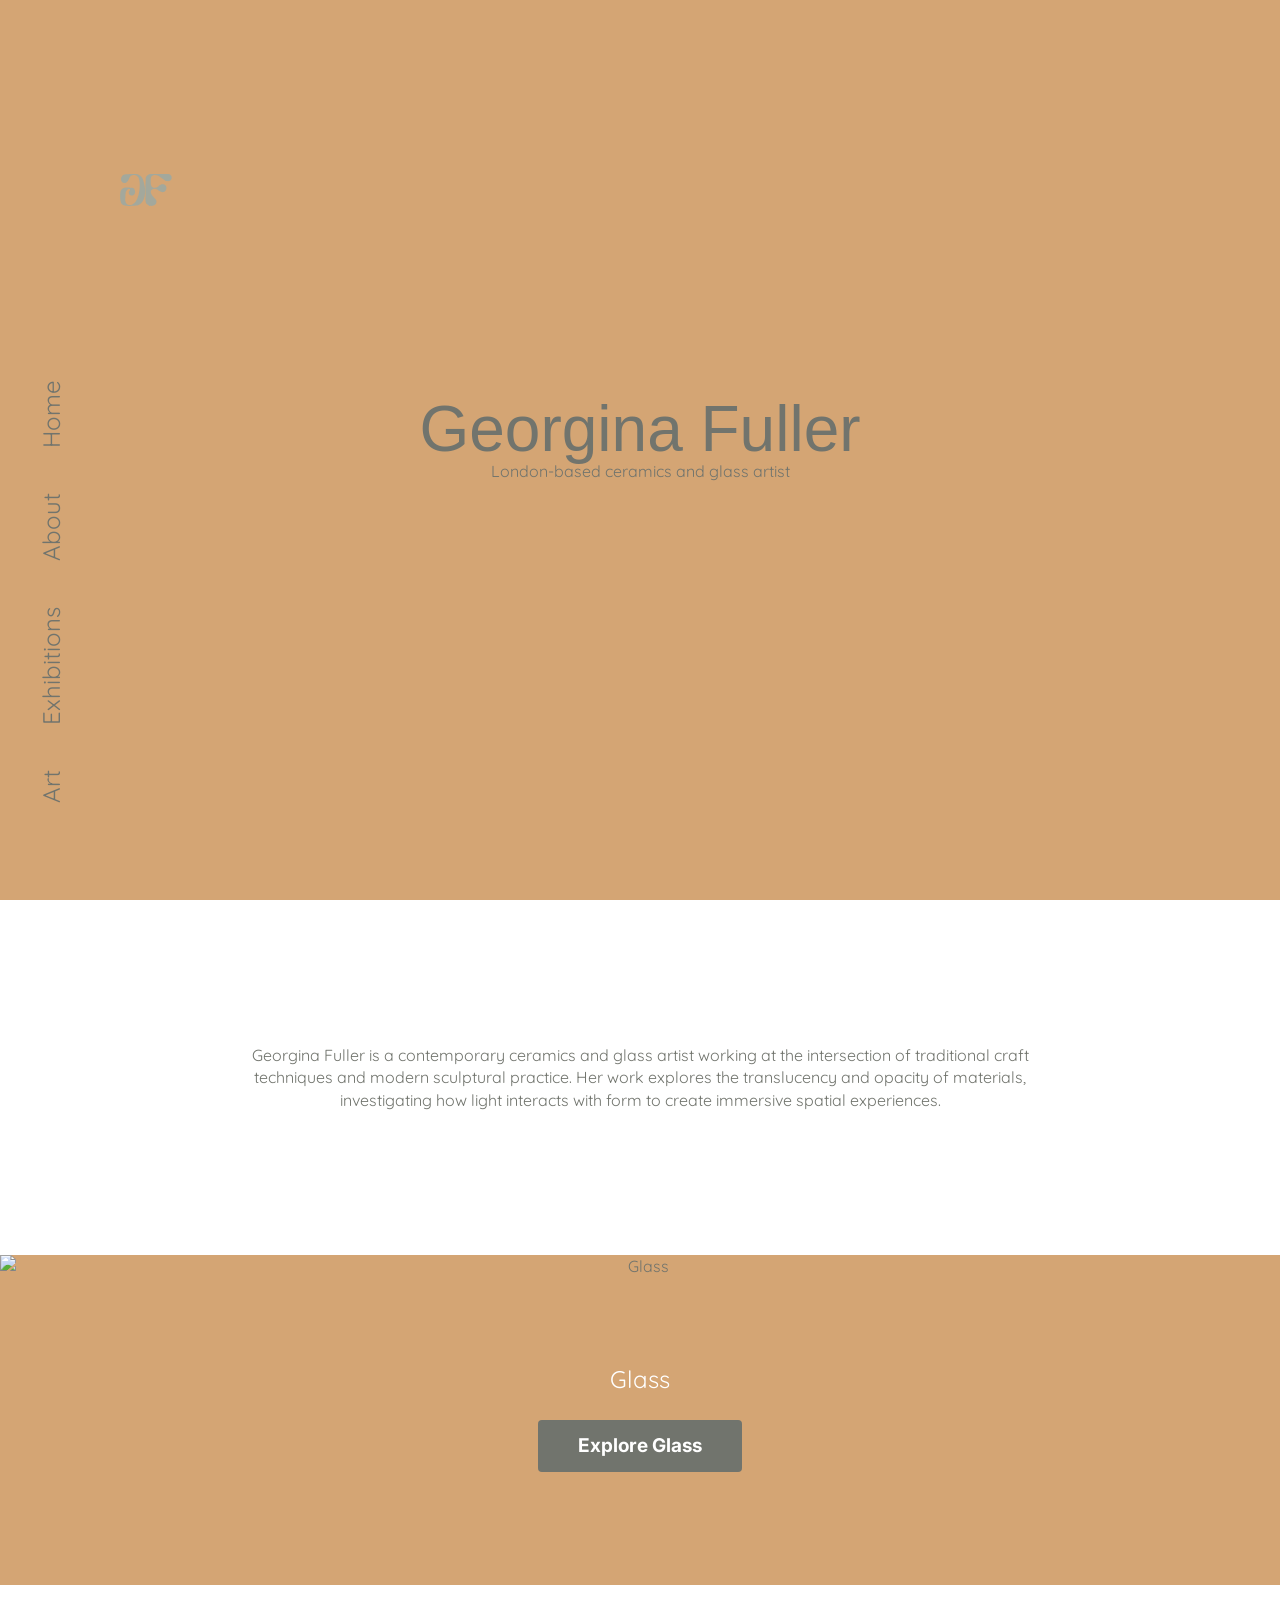
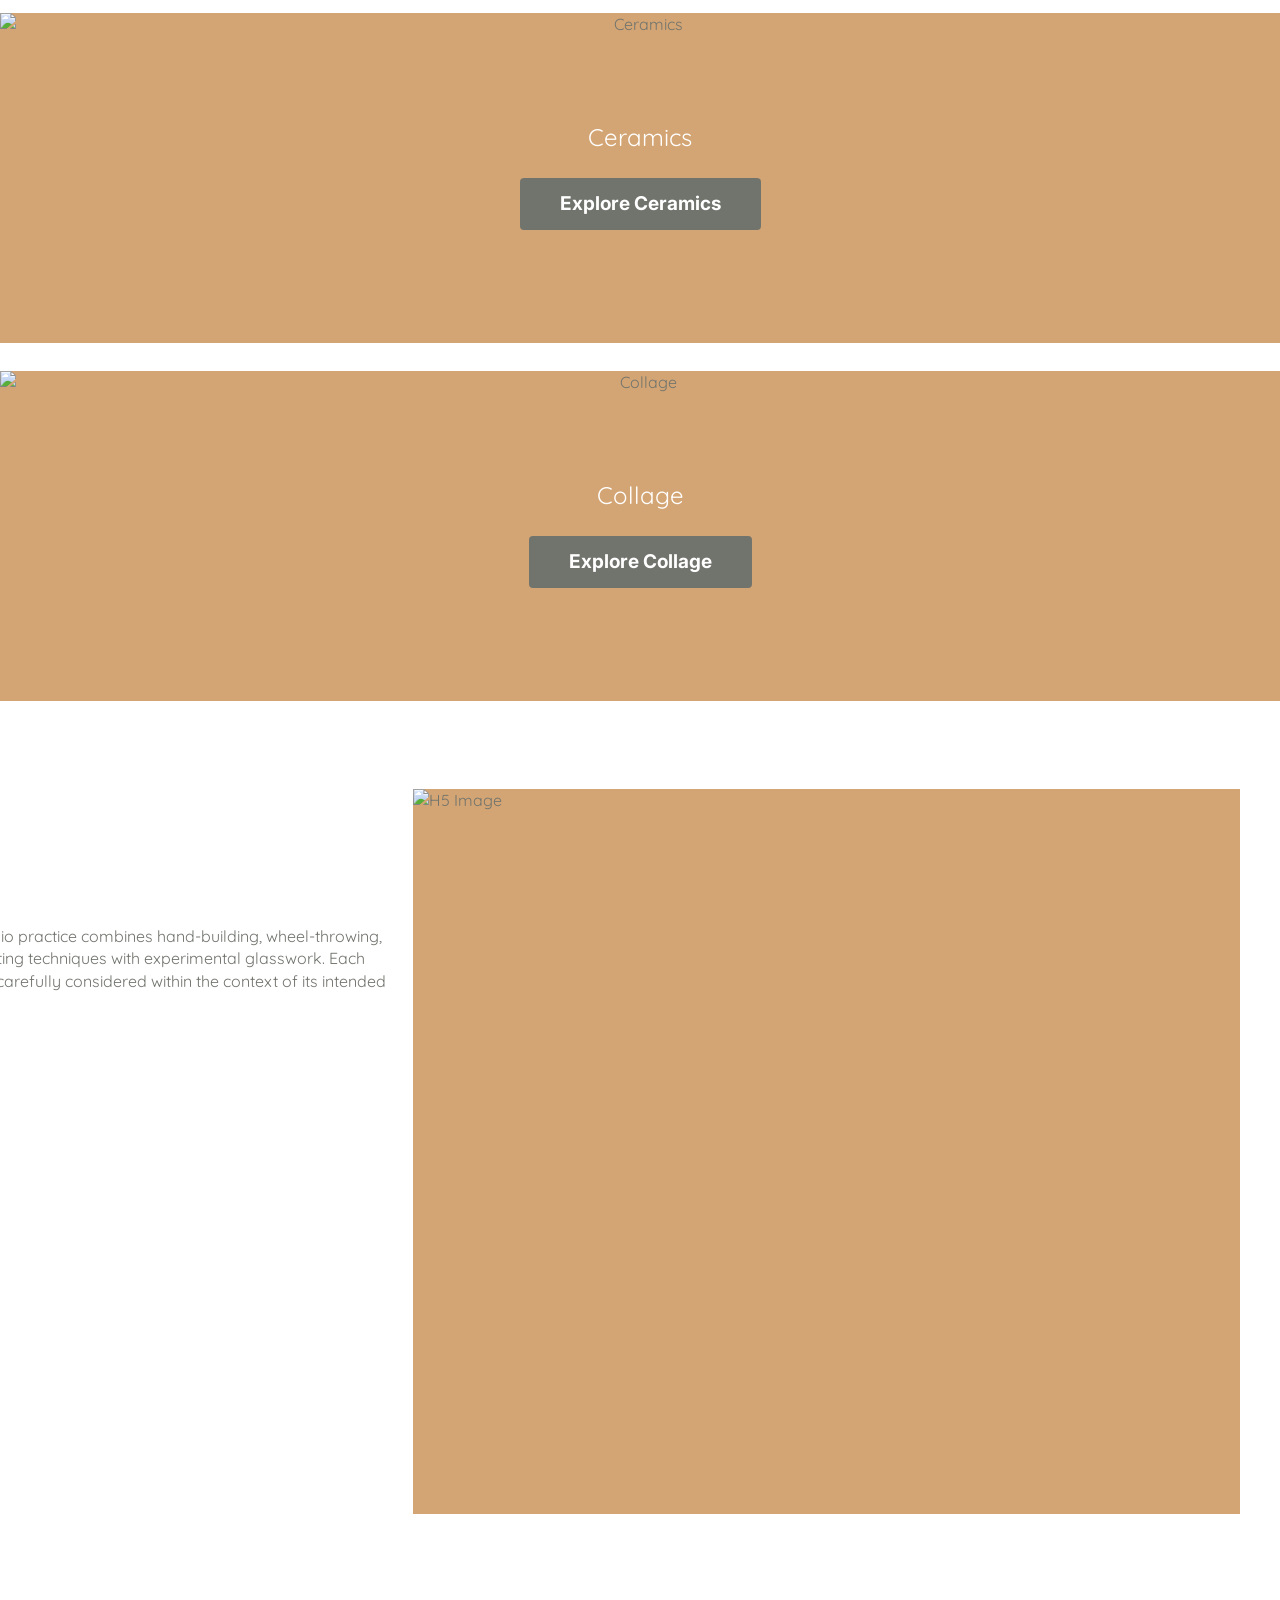
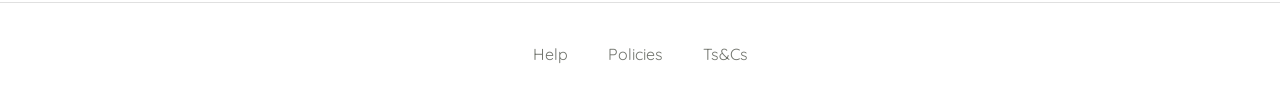
==== index.html @ c690cb47 "Add files via upload" ====
<!DOCTYPE html>
<html lang="en">
<head>
    <meta charset="UTF-8">
    <meta name="viewport" content="width=device-width, initial-scale=1.0">
    <title>Georgina Fuller - Ceramics and Glass Artist</title>
    <link href="https://fonts.googleapis.com/css2?family=Syncopate:wght@400;700&family=Quicksand:wght@400;700&family=Inter:wght@400;700&display=swap" rel="stylesheet">
    <style>
        * {
            margin: 0;
            padding: 0;
            box-sizing: border-box;
        }

        body {
            background-color: #FFFFFF;
            color: #71746D;
            font-family: 'Quicksand', sans-serif;
            font-size: 16px;
            line-height: 140%;
        }

        /* Hero Section - Full Width 100vh */
        .hero-wrapper {
            position: relative;
            width: 100%;
            height: 100vh;
            overflow: hidden;
            z-index: 1;
        }

        .hero-background {
            position: absolute;
            top: 0;
            left: 0;
            width: 100%;
            height: 100%;
            background-color: #D4A574;
            background-size: cover;
            background-position: top left;
            z-index: 1;
        }

        /* Navigation - Fixed overlay on hero */
        nav[role="navigation"] {
            padding: 40px;
            background-color: transparent;
            display: flex;
            align-items: flex-start;
            gap: 60px;
            position: absolute;
            top: 0;
            left: 0;
            z-index: 10;
            width: 100%;
        }

        .nav-container {
            display: flex;
            flex-direction: column;
            gap: 40px;
        }

        .logo {
            width: 100%;
            height: 300px;
            max-width: 7000px;
            overflow: hidden;
        }

        .logo svg {
            width: 100%;
            height: 100%;
        }

        .nav-links {
            list-style: none;
            display: flex;
            flex-direction: column;
            gap: 40px;
        }

        .nav-links a {
            text-decoration: none;
            color: #71746D;
            font-size: 24px;
            font-weight: 400;
            writing-mode: vertical-rl;
            text-orientation: mixed;
            transform: rotate(180deg);
            display: inline-block;
        }

        .nav-links a:hover {
            color: #D4A574;
        }

        /* Header - Centered on hero */
        header[role="banner"] {
            position: absolute;
            top: 0;
            left: 0;
            width: 100%;
            height: 100%;
            display: flex;
            flex-direction: column;
            justify-content: center;
            align-items: center;
            z-index: 5;
        }

        h1 {
            font-family: 'Syncopate', sans-serif;
            font-size: 64px;
            font-weight: 400;
            color: #71746D;
            margin-bottom: 20px;
        }

        header[role="banner"] > p {
            font-family: 'Quicksand', sans-serif;
            font-size: 16px;
            font-weight: 400;
            color: #71746D;
            line-height: 140%;
        }

        /* Spacer between hero and material sections */
        .spacer-section {
            width: 100%;
            height: 355px;
            background-color: #FFFFFF;
            display: flex;
            flex-direction: column;
            justify-content: center;
            align-items: center;
            text-align: center;
            z-index: 2;
            position: relative;
            padding: 0 40px;
        }

        .spacer-section article p {
            max-width: 800px;
            margin: 0 auto;
            font-family: 'Quicksand', sans-serif;
            font-size: 16px;
            font-weight: 400;
            color: #71746D;
            line-height: 140%;
        }

        /* Material Sections */
        .material-sections {
            padding: 0;
            background-color: #FFFFFF;
            display: flex;
            flex-direction: column;
            gap: 28px;
        }

        .material-banner {
            background-color: #D4A574;
            width: 100%;
            height: 330px;
            text-align: center;
            display: flex;
            flex-direction: column;
            justify-content: center;
            align-items: center;
            gap: 30px;
            background-size: cover;
            background-position: center center;
            position: relative;
            overflow: hidden;
        }

        .material-banner h2 {
            font-family: 'Quicksand', sans-serif;
            font-size: 24px;
            font-weight: 400;
            color: #FFFFFF;
        }

        .material-banner h3 {
            font-family: 'Quicksand', sans-serif;
            font-size: 24px;
            font-weight: 400;
            color: #FFFFFF;
        }

        .material-banner img {
            position: absolute;
            top: 0;
            left: 0;
            width: 100%;
            height: 100%;
            object-fit: cover;
            z-index: 1;
        }

        .material-banner-content {
            position: relative;
            z-index: 2;
            display: flex;
            flex-direction: column;
            gap: 30px;
            align-items: center;
        }

        .cta {
            background-color: #71746D;
            color: #FFFFFF;
            padding: 15px 40px;
            text-decoration: none;
            font-family: 'Inter', sans-serif;
            font-size: 19px;
            font-weight: 700;
            border-radius: 4px;
            display: inline-block;
            transition: background-color 0.3s ease;
        }

        .cta:hover {
            background-color: #5a5d59;
        }

        /* Gap Section after Banner 3 */
        .gap-section {
            width: 100%;
            height: 901px;
            background-color: #FFFFFF;
            display: flex;
            flex-direction: column;
            justify-content: center;
            align-items: center;
            z-index: 2;
            position: relative;
            overflow: visible;
        }

        .gap-section-wrapper {
            position: relative;
            width: 827px;
            height: 725px;
            margin-left: auto;
            margin-right: 40px;
        }

        .gap-section-image {
            width: 100%;
            height: 100%;
            background-color: #D4A574;
            position: relative;
        }

        .gap-section-image img {
            width: 100%;
            height: 100%;
            object-fit: cover;
        }

        .gap-section-text {
            width: 495px;
            height: 164px;
            background-color: #FFFFFF;
            padding: 20px;
            position: absolute;
            top: 116px;
            left: -495px;
            z-index: 3;
        }

        .gap-section-text p {
            font-family: 'Quicksand', sans-serif;
            font-size: 16px;
            font-weight: 400;
            color: #71746D;
            line-height: 140%;
            margin: 0;
        }

        /* Footer */
        footer[role="contentinfo"] {
            background-color: #FFFFFF;
            padding: 40px;
            border-top: 1px solid #E0E0E0;
        }

        footer nav ul {
            list-style: none;
            display: flex;
            gap: 40px;
            justify-content: center;
        }

        footer nav a {
            text-decoration: none;
            color: #71746D;
            font-family: 'Quicksand', sans-serif;
            font-size: 16px;
            font-weight: 400;
            transition: color 0.3s ease;
        }

        footer nav a:hover {
            color: #D4A574;
        }

        /* Responsive */
        @media (max-width: 768px) {
            h1 {
                font-size: 48px;
            }

            nav[role="navigation"] {
                flex-direction: column;
                gap: 20px;
            }

            .logo {
                width: 100%;
                height: 150px;
            }

            .nav-links {
                flex-direction: row;
                gap: 20px;
            }

            .nav-links a {
                writing-mode: horizontal-tb;
                transform: none;
            }

            .gap-section {
                align-items: center;
            }

            .gap-section-wrapper {
                width: 100%;
                margin-left: 0;
                margin-right: 0;
            }

            .gap-section-image {
                width: 100%;
                height: auto;
                aspect-ratio: 827 / 725;
            }

            .gap-section-text {
                position: static;
                width: 100%;
                left: auto;
                margin-top: -82px;
                margin-bottom: 20px;
            }

            footer nav ul {
                flex-direction: column;
                gap: 15px;
                text-align: center;
            }
        }
    </style>
</head>
<body>
    <!-- Hero Section -->
    <div class="hero-wrapper">
        <div class="hero-background"></div>
        
        <!-- Navigation overlay on hero -->
        <nav role="navigation" aria-label="Main navigation">
            <div class="nav-container">
                <div class="logo">
                    <svg id="Layer_1" data-name="Layer 1" xmlns="http://www.w3.org/2000/svg" version="1.1" viewBox="0 0 595.28 841.89">
                        <defs>
                            <style>
                                .cls-1 {
                                    fill: #a3a89c;
                                    stroke-width: 0px;
                                }
                            </style>
                        </defs>
                        <path class="cls-1" d="M275.84,377.51c.98.42,4.94,2.22,8.58,6.44,3.3,3.83,4.59,7.64,6.3,12.87,1.03,3.16,2.42,8.08,3.31,15.09.94,7.41,1.98,15.59-.21,25.64-1.01,4.62-2.31,10.33-6.51,16.2-1.77,2.48-5.68,7.8-12.4,10.32-1.44.54-2.61.8-11.16,1.22-15.31.75-19.1.26-20.87,0-6.61-.98-10.26-1.58-13.12-4.88-2.27-2.62-2.94-5.68-3.93-10.21-.97-4.45-.96-7.7-.93-13.67.04-8.6,1-11.28,1.34-12.18.66-1.74,1.8-4.62,4.55-6.88,2.32-1.91,4.69-2.47,6.41-2.89,1.7-.41,3.6-.42,7.34-.44,1.57,0,2.93,0,8.89.22,6.2.22,6.99.29,8.16,1,2.67,1.62,3.77,4.45,4.19,5.53.4,1.02,2.9,7.47-.88,12.22-2.45,3.08-6.89,4.63-10.64,2.89-2.52-1.17-5.02-3.97-5.13-7.45-.02-.48-.09-4.05,1.96-5.73.68-.56,1.37-.72,1.63-1.52.32-.98-.22-2.3-1.04-2.94-1.46-1.14-3.67-.08-4.55.33-3.1,1.48-4.6,4.49-5.27,5.88-1.21,2.51-1.49,4.65-1.89,8-.28,2.3-.21,3-.38,8-.28,8.52-.6,10.2.31,13.3.45,1.54.95,3.2,2.27,4.88,2.8,3.56,6.91,4.16,8.06,4.33,7.01,1.03,12.75-4.16,14.78-5.99,5.79-5.23,7.87-11.49,10.54-19.53,3.2-9.65,3.79-17.45,4.24-23.42.25-3.27.61-10.04-.62-18.42-1.05-7.12-2.37-9.38-3.41-10.76-4.03-5.33-10.21-5.89-11.18-5.96-1.28-.09-6.25-.46-10.11,2.97-1.92,1.71-3.09,3.94-4.04,5.76-1.38,2.64-1.2,3.31-2.26,5.45-.83,1.66-2.76,5.56-6.51,7.32-2.92,1.38-7.59,1.78-10.95-1.22-4.03-3.6-3.82-10.02-2.27-13.98,1.99-5.08,6.54-7.06,8.16-7.77,2.5-1.09,3.85-.92,11.37-1.11,9.74-.25,9.11-.58,14.43-.49,6.79.12,10.25.21,13.46,1.6Z"/>
                        <path class="cls-1" d="M305.18,377.6c-1.19.55-5.3,2.5-7.49,6.87-.94,1.88-1.04,3.23-1.27,9.39-.42,10.96-.48,15.13-.48,15.13-.16,11.43-.17,11.27-.16,11.78.16,8.28.8,9.38.64,15.92-.13,5.32-.58,5.25-.48,9.55.14,6.15.28,9.92,2.87,13.21,2.14,2.72,4.91,3.8,7.01,4.62,1.87.73,7.05,2.74,12.74.64,1.56-.58,5.24-1.94,7.16-5.73,1.87-3.69.94-7.4.64-8.44-1.01-3.43-2.82-3.79-8.28-10.35-3.94-4.74-4.97-6.92-5.41-7.96-1.19-2.77-2.45-5.71-1.27-8.76,1.37-3.54,5.14-4.87,6.21-5.25,4.22-1.5,8.06-.12,9.71.48,3.66,1.32,3.51,2.6,8.12,5.09,3.99,2.16,7.28,3.94,10.99,3.03,4.42-1.08,6.61-5.3,7.01-6.05.54-1.04,2.49-4.79.96-9.08-1.81-5.03-6.89-6.52-7.48-6.69-4.88-1.34-9.01,1.23-10.35,2.07-1.86,1.16-1.53,1.55-3.98,3.34-2.45,1.8-5.08,3.72-8.76,4.14-.81.09-6.42.65-9.87-3.03-1.18-1.26-1.71-2.59-2.15-3.69-.89-2.25-.95-3.98-1.04-7.62-.22-9.18-.15-11.06.59-13.72.49-1.75.74-2.64,1.49-3.69,2.75-3.87,8.06-4.18,9.23-4.24,3.71-.21,6.44,1.02,9.71,2.55,2.35,1.1,3.98,2.12,10.35,6.69,8.43,6.05,9.97,7.41,13.37,8.12,1.98.41,5.55,1.16,8.92-.8,3.47-2.01,5.98-6.47,5.09-10.83-.82-4.06-4.21-6.17-4.99-6.65-3.27-2.04-6.44-1.77-11.34-1.57-6.19.24-12.38,0-18.58.08-11.18.13-16.76.19-17.16.19-5.98-.12-8.69-.38-12.25,1.25Z"/>
                    </svg>
                </div>
                <ul class="nav-links">
                    <li><a href="#home">Home</a></li>
                    <li><a href="#about">About</a></li>
                    <li><a href="#exhibitions">Exhibitions</a></li>
                    <li><a href="#art">Art</a></li>
                </ul>
            </div>
        </nav>

        <!-- Header overlay on hero -->
        <header role="banner">
            <h1>Georgina Fuller</h1>
            <p>London-based ceramics and glass artist</p>
        </header>
    </div>

    <!-- Spacer Section with centred text -->
    <section class="spacer-section">
        <article>
            <p>
                Georgina Fuller is a contemporary ceramics and glass artist working at the intersection of traditional craft techniques and modern sculptural practice. Her work explores the translucency and opacity of materials, investigating how light interacts with form to create immersive spatial experiences.
            </p>
        </article>
    </section>

    <!-- Material Sections -->
    <section class="material-sections">
        <!-- Banner 1: H2 Glass + Glass CTA -->
        <div class="material-banner">
            <img src="https://via.placeholder.com/100%/725" alt="Glass">
            <div class="material-banner-content">
                <h2>Glass</h2>
                <a href="#glass" class="cta">Explore Glass</a>
            </div>
        </div>

        <!-- Banner 2: H3 Ceramics + Ceramics CTA -->
        <div class="material-banner">
            <img src="https://via.placeholder.com/100%/725" alt="Ceramics">
            <div class="material-banner-content">
                <h3>Ceramics</h3>
                <a href="#ceramics" class="cta">Explore Ceramics</a>
            </div>
        </div>

        <!-- Banner 3: H3 Collage + Collage CTA -->
        <div class="material-banner">
            <img src="https://via.placeholder.com/100%/725" alt="Collage">
            <div class="material-banner-content">
                <h3>Collage</h3>
                <a href="#collage" class="cta">Explore Collage</a>
            </div>
        </div>
    </section>

    <!-- Gap Section with H5 Image and Text Box Overlay -->
    <section class="gap-section">
        <div class="gap-section-wrapper">
            <div class="gap-section-image">
                <!-- H5 Image placeholder - replace with actual image -->
                <img src="https://via.placeholder.com/827x725" alt="H5 Image">
                <!-- White text box overlaying top 20% of image -->
                <div class="gap-section-text">
                    <p>
                        Her studio practice combines hand-building, wheel-throwing, and casting techniques with experimental glasswork. Each piece is carefully considered within the context of its intended space.
                    </p>
                </div>
            </div>
        </div>
    </section>

    <!-- Footer -->
    <footer role="contentinfo">
        <nav aria-label="Footer navigation">
            <ul>
                <li><a href="#help">Help</a></li>
                <li><a href="#policies">Policies</a></li>
                <li><a href="#terms">Ts&Cs</a></li>
            </ul>
        </nav>
    </footer>
</body>
</html>
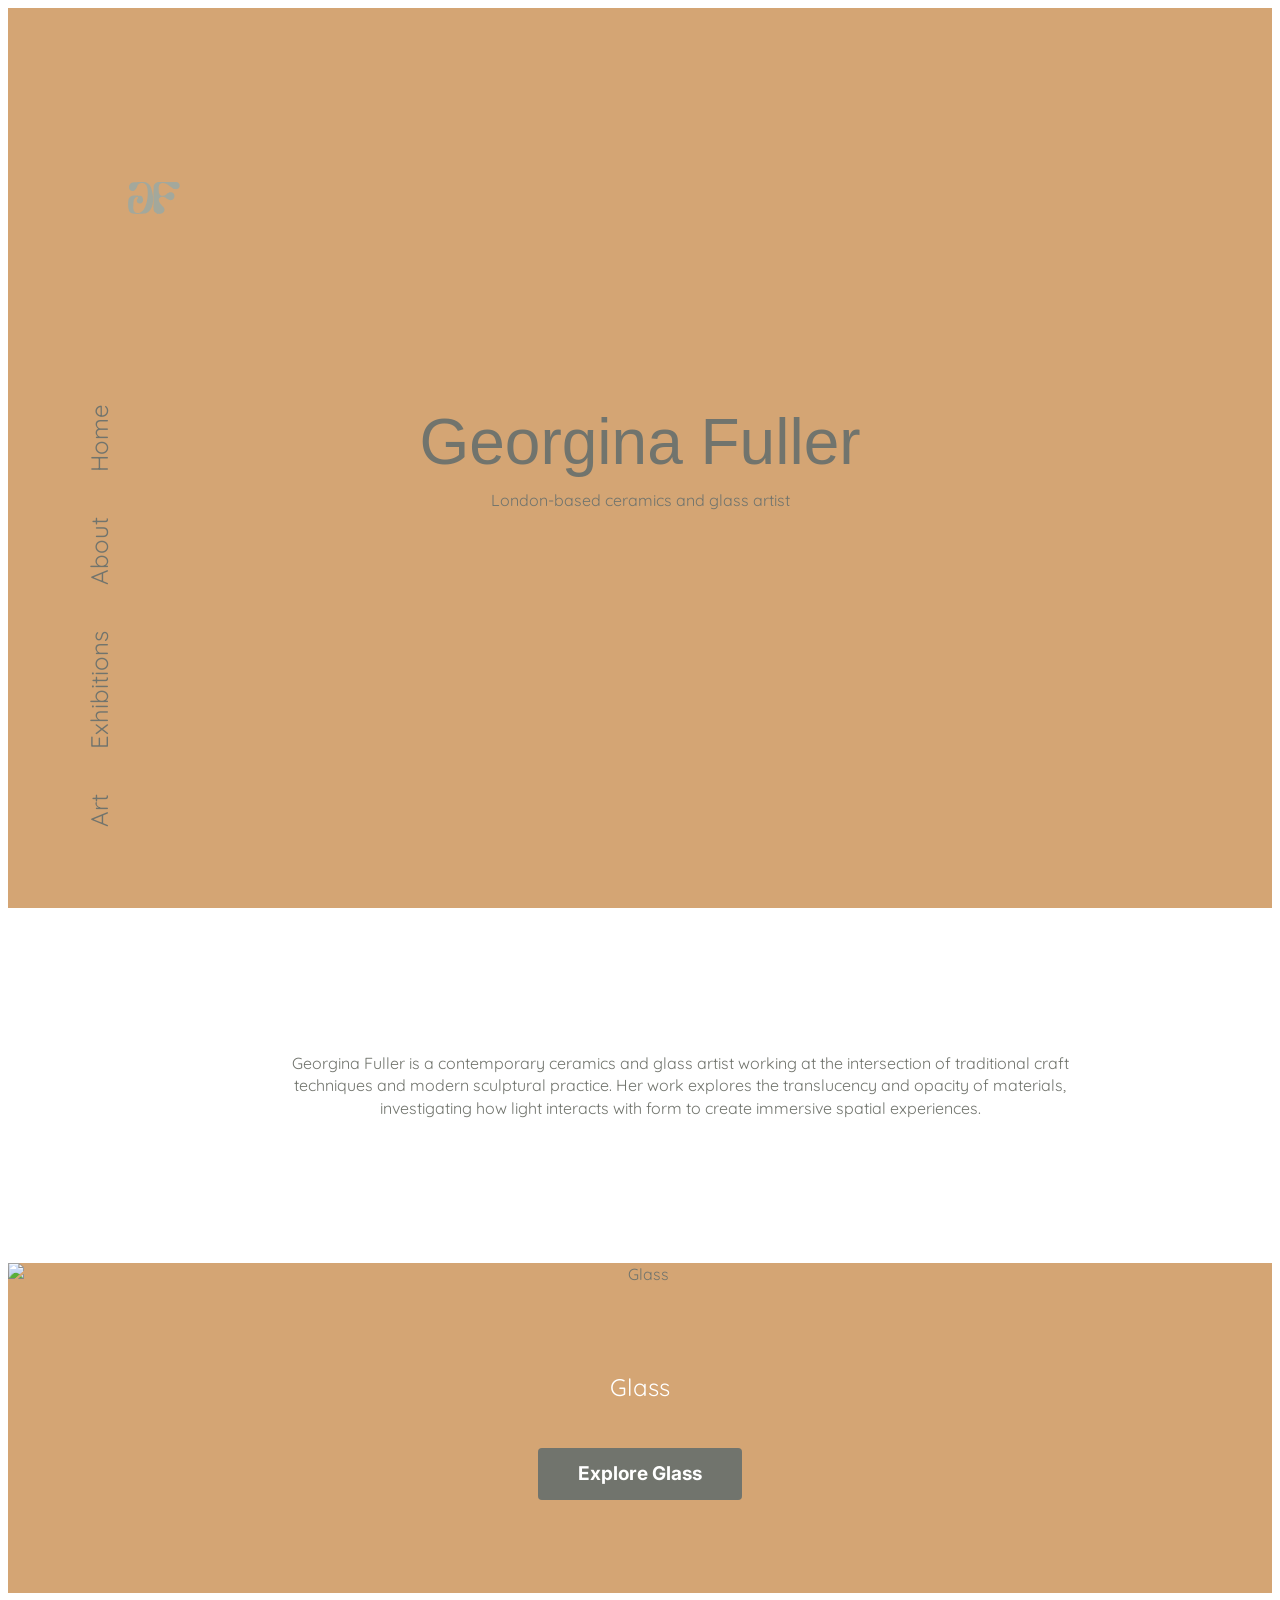
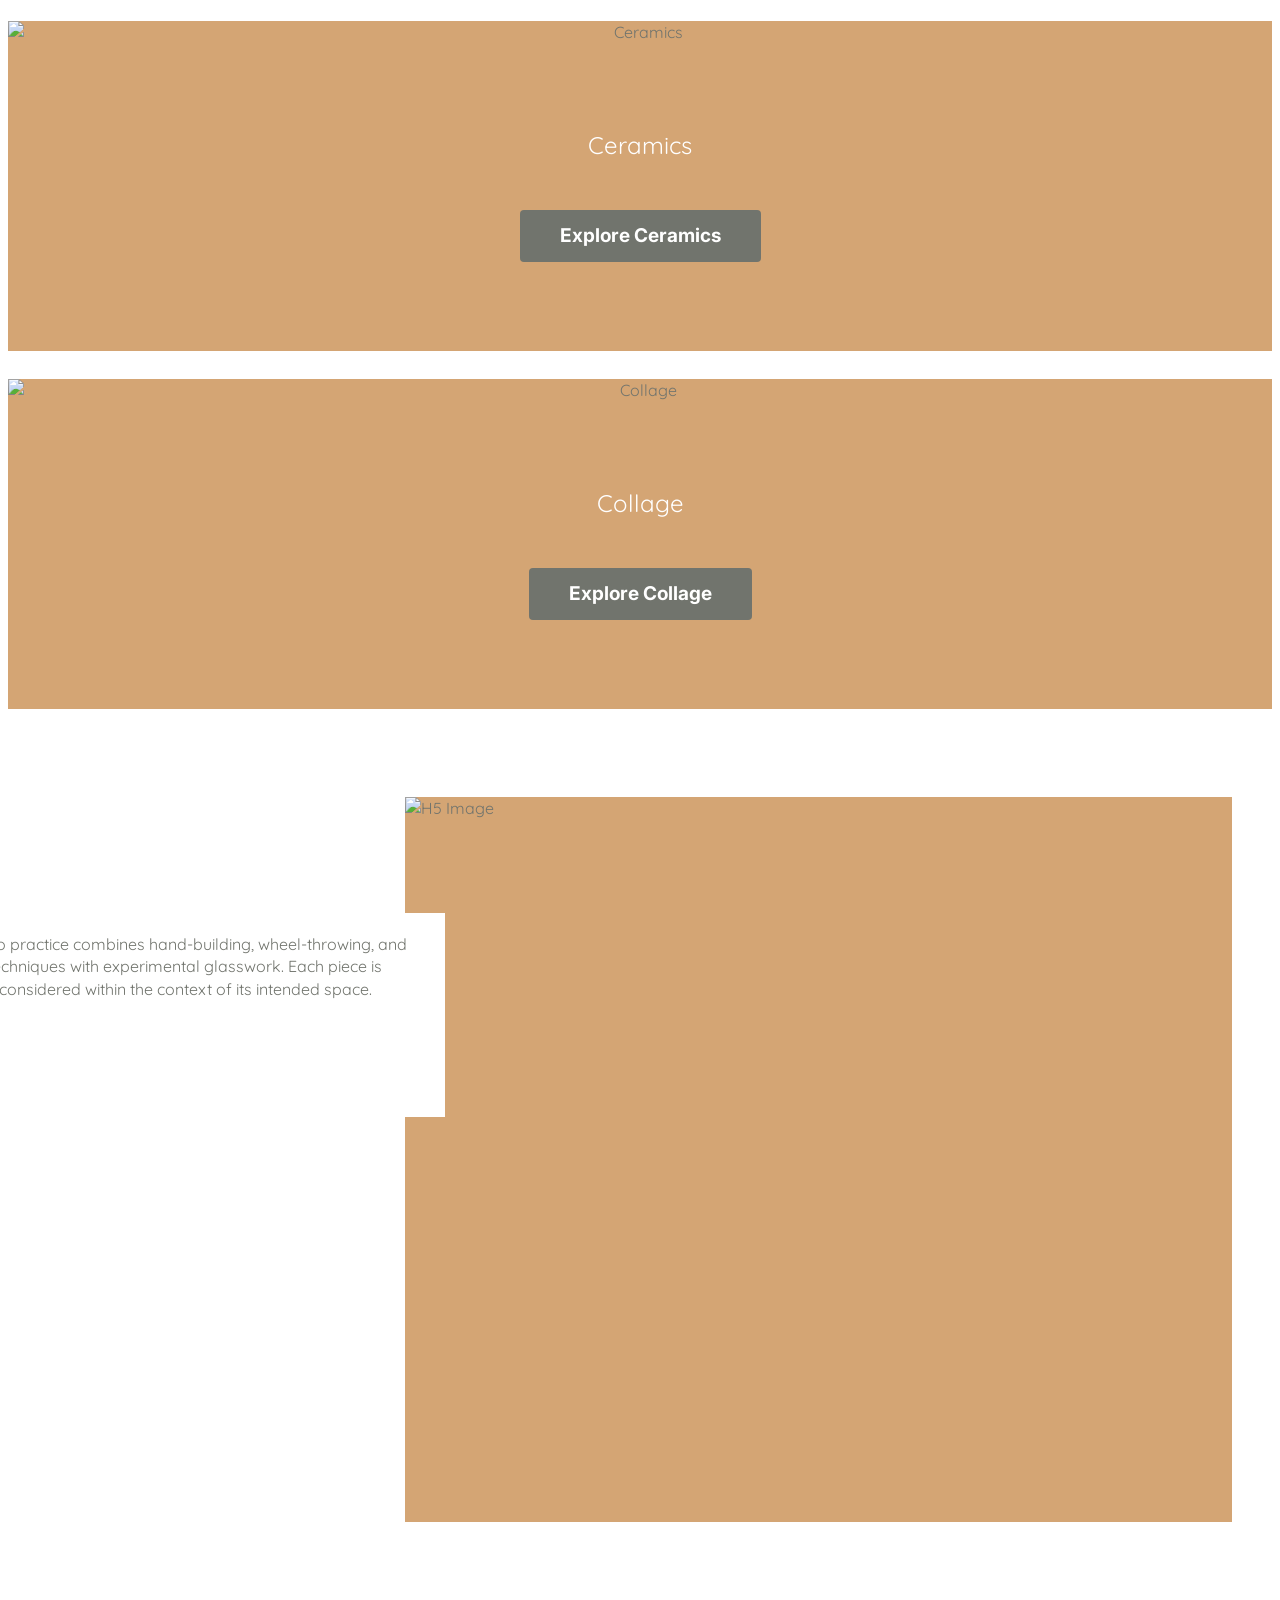
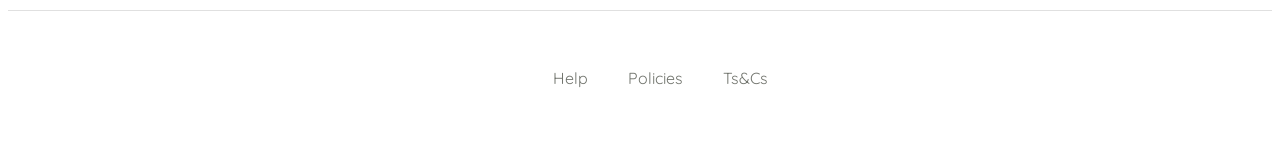
==== commit 8b9f45e8: "Add files via upload" ====
--- a/index.html
+++ b/index.html
@@ -5,365 +5,7 @@
     <meta name="viewport" content="width=device-width, initial-scale=1.0">
     <title>Georgina Fuller - Ceramics and Glass Artist</title>
     <link href="https://fonts.googleapis.com/css2?family=Syncopate:wght@400;700&family=Quicksand:wght@400;700&family=Inter:wght@400;700&display=swap" rel="stylesheet">
-    <style>
-        * {
-            margin: 0;
-            padding: 0;
-            box-sizing: border-box;
-        }
-
-        body {
-            background-color: #FFFFFF;
-            color: #71746D;
-            font-family: 'Quicksand', sans-serif;
-            font-size: 16px;
-            line-height: 140%;
-        }
-
-        /* Hero Section - Full Width 100vh */
-        .hero-wrapper {
-            position: relative;
-            width: 100%;
-            height: 100vh;
-            overflow: hidden;
-            z-index: 1;
-        }
-
-        .hero-background {
-            position: absolute;
-            top: 0;
-            left: 0;
-            width: 100%;
-            height: 100%;
-            background-color: #D4A574;
-            background-size: cover;
-            background-position: top left;
-            z-index: 1;
-        }
-
-        /* Navigation - Fixed overlay on hero */
-        nav[role="navigation"] {
-            padding: 40px;
-            background-color: transparent;
-            display: flex;
-            align-items: flex-start;
-            gap: 60px;
-            position: absolute;
-            top: 0;
-            left: 0;
-            z-index: 10;
-            width: 100%;
-        }
-
-        .nav-container {
-            display: flex;
-            flex-direction: column;
-            gap: 40px;
-        }
-
-        .logo {
-            width: 100%;
-            height: 300px;
-            max-width: 7000px;
-            overflow: hidden;
-        }
-
-        .logo svg {
-            width: 100%;
-            height: 100%;
-        }
-
-        .nav-links {
-            list-style: none;
-            display: flex;
-            flex-direction: column;
-            gap: 40px;
-        }
-
-        .nav-links a {
-            text-decoration: none;
-            color: #71746D;
-            font-size: 24px;
-            font-weight: 400;
-            writing-mode: vertical-rl;
-            text-orientation: mixed;
-            transform: rotate(180deg);
-            display: inline-block;
-        }
-
-        .nav-links a:hover {
-            color: #D4A574;
-        }
-
-        /* Header - Centered on hero */
-        header[role="banner"] {
-            position: absolute;
-            top: 0;
-            left: 0;
-            width: 100%;
-            height: 100%;
-            display: flex;
-            flex-direction: column;
-            justify-content: center;
-            align-items: center;
-            z-index: 5;
-        }
-
-        h1 {
-            font-family: 'Syncopate', sans-serif;
-            font-size: 64px;
-            font-weight: 400;
-            color: #71746D;
-            margin-bottom: 20px;
-        }
-
-        header[role="banner"] > p {
-            font-family: 'Quicksand', sans-serif;
-            font-size: 16px;
-            font-weight: 400;
-            color: #71746D;
-            line-height: 140%;
-        }
-
-        /* Spacer between hero and material sections */
-        .spacer-section {
-            width: 100%;
-            height: 355px;
-            background-color: #FFFFFF;
-            display: flex;
-            flex-direction: column;
-            justify-content: center;
-            align-items: center;
-            text-align: center;
-            z-index: 2;
-            position: relative;
-            padding: 0 40px;
-        }
-
-        .spacer-section article p {
-            max-width: 800px;
-            margin: 0 auto;
-            font-family: 'Quicksand', sans-serif;
-            font-size: 16px;
-            font-weight: 400;
-            color: #71746D;
-            line-height: 140%;
-        }
-
-        /* Material Sections */
-        .material-sections {
-            padding: 0;
-            background-color: #FFFFFF;
-            display: flex;
-            flex-direction: column;
-            gap: 28px;
-        }
-
-        .material-banner {
-            background-color: #D4A574;
-            width: 100%;
-            height: 330px;
-            text-align: center;
-            display: flex;
-            flex-direction: column;
-            justify-content: center;
-            align-items: center;
-            gap: 30px;
-            background-size: cover;
-            background-position: center center;
-            position: relative;
-            overflow: hidden;
-        }
-
-        .material-banner h2 {
-            font-family: 'Quicksand', sans-serif;
-            font-size: 24px;
-            font-weight: 400;
-            color: #FFFFFF;
-        }
-
-        .material-banner h3 {
-            font-family: 'Quicksand', sans-serif;
-            font-size: 24px;
-            font-weight: 400;
-            color: #FFFFFF;
-        }
-
-        .material-banner img {
-            position: absolute;
-            top: 0;
-            left: 0;
-            width: 100%;
-            height: 100%;
-            object-fit: cover;
-            z-index: 1;
-        }
-
-        .material-banner-content {
-            position: relative;
-            z-index: 2;
-            display: flex;
-            flex-direction: column;
-            gap: 30px;
-            align-items: center;
-        }
-
-        .cta {
-            background-color: #71746D;
-            color: #FFFFFF;
-            padding: 15px 40px;
-            text-decoration: none;
-            font-family: 'Inter', sans-serif;
-            font-size: 19px;
-            font-weight: 700;
-            border-radius: 4px;
-            display: inline-block;
-            transition: background-color 0.3s ease;
-        }
-
-        .cta:hover {
-            background-color: #5a5d59;
-        }
-
-        /* Gap Section after Banner 3 */
-        .gap-section {
-            width: 100%;
-            height: 901px;
-            background-color: #FFFFFF;
-            display: flex;
-            flex-direction: column;
-            justify-content: center;
-            align-items: center;
-            z-index: 2;
-            position: relative;
-            overflow: visible;
-        }
-
-        .gap-section-wrapper {
-            position: relative;
-            width: 827px;
-            height: 725px;
-            margin-left: auto;
-            margin-right: 40px;
-        }
-
-        .gap-section-image {
-            width: 100%;
-            height: 100%;
-            background-color: #D4A574;
-            position: relative;
-        }
-
-        .gap-section-image img {
-            width: 100%;
-            height: 100%;
-            object-fit: cover;
-        }
-
-        .gap-section-text {
-            width: 495px;
-            height: 164px;
-            background-color: #FFFFFF;
-            padding: 20px;
-            position: absolute;
-            top: 116px;
-            left: -495px;
-            z-index: 3;
-        }
-
-        .gap-section-text p {
-            font-family: 'Quicksand', sans-serif;
-            font-size: 16px;
-            font-weight: 400;
-            color: #71746D;
-            line-height: 140%;
-            margin: 0;
-        }
-
-        /* Footer */
-        footer[role="contentinfo"] {
-            background-color: #FFFFFF;
-            padding: 40px;
-            border-top: 1px solid #E0E0E0;
-        }
-
-        footer nav ul {
-            list-style: none;
-            display: flex;
-            gap: 40px;
-            justify-content: center;
-        }
-
-        footer nav a {
-            text-decoration: none;
-            color: #71746D;
-            font-family: 'Quicksand', sans-serif;
-            font-size: 16px;
-            font-weight: 400;
-            transition: color 0.3s ease;
-        }
-
-        footer nav a:hover {
-            color: #D4A574;
-        }
-
-        /* Responsive */
-        @media (max-width: 768px) {
-            h1 {
-                font-size: 48px;
-            }
-
-            nav[role="navigation"] {
-                flex-direction: column;
-                gap: 20px;
-            }
-
-            .logo {
-                width: 100%;
-                height: 150px;
-            }
-
-            .nav-links {
-                flex-direction: row;
-                gap: 20px;
-            }
-
-            .nav-links a {
-                writing-mode: horizontal-tb;
-                transform: none;
-            }
-
-            .gap-section {
-                align-items: center;
-            }
-
-            .gap-section-wrapper {
-                width: 100%;
-                margin-left: 0;
-                margin-right: 0;
-            }
-
-            .gap-section-image {
-                width: 100%;
-                height: auto;
-                aspect-ratio: 827 / 725;
-            }
-
-            .gap-section-text {
-                position: static;
-                width: 100%;
-                left: auto;
-                margin-top: -82px;
-                margin-bottom: 20px;
-            }
-
-            footer nav ul {
-                flex-direction: column;
-                gap: 15px;
-                text-align: center;
-            }
-        }
-    </style>
+   <link rel="stylesheet" href="styles.css">
 </head>
 <body>
     <!-- Hero Section -->
--- a/styles.css
+++ b/styles.css
@@ -0,0 +1,359 @@
+ <style>
+        * {
+            margin: 0;
+            padding: 0;
+            box-sizing: border-box;
+        }
+
+        body {
+            background-color: #FFFFFF;
+            color: #71746D;
+            font-family: 'Quicksand', sans-serif;
+            font-size: 16px;
+            line-height: 140%;
+        }
+
+        /* Hero Section - Full Width 100vh */
+        .hero-wrapper {
+            position: relative;
+            width: 100%;
+            height: 100vh;
+            overflow: hidden;
+            z-index: 1;
+        }
+
+        .hero-background {
+            position: absolute;
+            top: 0;
+            left: 0;
+            width: 100%;
+            height: 100%;
+            background-color: #D4A574;
+            background-size: cover;
+            background-position: top left;
+            z-index: 1;
+        }
+
+        /* Navigation - Fixed overlay on hero */
+        nav[role="navigation"] {
+            padding: 40px;
+            background-color: transparent;
+            display: flex;
+            align-items: flex-start;
+            gap: 60px;
+            position: absolute;
+            top: 0;
+            left: 0;
+            z-index: 10;
+            width: 100%;
+        }
+
+        .nav-container {
+            display: flex;
+            flex-direction: column;
+            gap: 40px;
+        }
+
+        .logo {
+            width: 100%;
+            height: 300px;
+            max-width: 7000px;
+            overflow: hidden;
+        }
+
+        .logo svg {
+            width: 100%;
+            height: 100%;
+        }
+
+        .nav-links {
+            list-style: none;
+            display: flex;
+            flex-direction: column;
+            gap: 40px;
+        }
+
+        .nav-links a {
+            text-decoration: none;
+            color: #71746D;
+            font-size: 24px;
+            font-weight: 400;
+            writing-mode: vertical-rl;
+            text-orientation: mixed;
+            transform: rotate(180deg);
+            display: inline-block;
+        }
+
+        .nav-links a:hover {
+            color: #D4A574;
+        }
+
+        /* Header - Centered on hero */
+        header[role="banner"] {
+            position: absolute;
+            top: 0;
+            left: 0;
+            width: 100%;
+            height: 100%;
+            display: flex;
+            flex-direction: column;
+            justify-content: center;
+            align-items: center;
+            z-index: 5;
+        }
+
+        h1 {
+            font-family: 'Syncopate', sans-serif;
+            font-size: 64px;
+            font-weight: 400;
+            color: #71746D;
+            margin-bottom: 20px;
+        }
+
+        header[role="banner"] > p {
+            font-family: 'Quicksand', sans-serif;
+            font-size: 16px;
+            font-weight: 400;
+            color: #71746D;
+            line-height: 140%;
+        }
+
+        /* Spacer between hero and material sections */
+        .spacer-section {
+            width: 100%;
+            height: 355px;
+            background-color: #FFFFFF;
+            display: flex;
+            flex-direction: column;
+            justify-content: center;
+            align-items: center;
+            text-align: center;
+            z-index: 2;
+            position: relative;
+            padding: 0 40px;
+        }
+
+        .spacer-section article p {
+            max-width: 800px;
+            margin: 0 auto;
+            font-family: 'Quicksand', sans-serif;
+            font-size: 16px;
+            font-weight: 400;
+            color: #71746D;
+            line-height: 140%;
+        }
+
+        /* Material Sections */
+        .material-sections {
+            padding: 0;
+            background-color: #FFFFFF;
+            display: flex;
+            flex-direction: column;
+            gap: 28px;
+        }
+
+        .material-banner {
+            background-color: #D4A574;
+            width: 100%;
+            height: 330px;
+            text-align: center;
+            display: flex;
+            flex-direction: column;
+            justify-content: center;
+            align-items: center;
+            gap: 30px;
+            background-size: cover;
+            background-position: center center;
+            position: relative;
+            overflow: hidden;
+        }
+
+        .material-banner h2 {
+            font-family: 'Quicksand', sans-serif;
+            font-size: 24px;
+            font-weight: 400;
+            color: #FFFFFF;
+        }
+
+        .material-banner h3 {
+            font-family: 'Quicksand', sans-serif;
+            font-size: 24px;
+            font-weight: 400;
+            color: #FFFFFF;
+        }
+
+        .material-banner img {
+            position: absolute;
+            top: 0;
+            left: 0;
+            width: 100%;
+            height: 100%;
+            object-fit: cover;
+            z-index: 1;
+        }
+
+        .material-banner-content {
+            position: relative;
+            z-index: 2;
+            display: flex;
+            flex-direction: column;
+            gap: 30px;
+            align-items: center;
+        }
+
+        .cta {
+            background-color: #71746D;
+            color: #FFFFFF;
+            padding: 15px 40px;
+            text-decoration: none;
+            font-family: 'Inter', sans-serif;
+            font-size: 19px;
+            font-weight: 700;
+            border-radius: 4px;
+            display: inline-block;
+            transition: background-color 0.3s ease;
+        }
+
+        .cta:hover {
+            background-color: #5a5d59;
+        }
+
+        /* Gap Section after Banner 3 */
+        .gap-section {
+            width: 100%;
+            height: 901px;
+            background-color: #FFFFFF;
+            display: flex;
+            flex-direction: column;
+            justify-content: center;
+            align-items: center;
+            z-index: 2;
+            position: relative;
+            overflow: visible;
+        }
+
+        .gap-section-wrapper {
+            position: relative;
+            width: 827px;
+            height: 725px;
+            margin-left: auto;
+            margin-right: 40px;
+        }
+
+        .gap-section-image {
+            width: 100%;
+            height: 100%;
+            background-color: #D4A574;
+            position: relative;
+        }
+
+        .gap-section-image img {
+            width: 100%;
+            height: 100%;
+            object-fit: cover;
+        }
+
+        .gap-section-text {
+            width: 495px;
+            height: 164px;
+            background-color: #FFFFFF;
+            padding: 20px;
+            position: absolute;
+            top: 116px;
+            left: -495px;
+            z-index: 3;
+        }
+
+        .gap-section-text p {
+            font-family: 'Quicksand', sans-serif;
+            font-size: 16px;
+            font-weight: 400;
+            color: #71746D;
+            line-height: 140%;
+            margin: 0;
+        }
+
+        /* Footer */
+        footer[role="contentinfo"] {
+            background-color: #FFFFFF;
+            padding: 40px;
+            border-top: 1px solid #E0E0E0;
+        }
+
+        footer nav ul {
+            list-style: none;
+            display: flex;
+            gap: 40px;
+            justify-content: center;
+        }
+
+        footer nav a {
+            text-decoration: none;
+            color: #71746D;
+            font-family: 'Quicksand', sans-serif;
+            font-size: 16px;
+            font-weight: 400;
+            transition: color 0.3s ease;
+        }
+
+        footer nav a:hover {
+            color: #D4A574;
+        }
+
+        /* Responsive */
+        @media (max-width: 768px) {
+            h1 {
+                font-size: 48px;
+            }
+
+            nav[role="navigation"] {
+                flex-direction: column;
+                gap: 20px;
+            }
+
+            .logo {
+                width: 100%;
+                height: 150px;
+            }
+
+            .nav-links {
+                flex-direction: row;
+                gap: 20px;
+            }
+
+            .nav-links a {
+                writing-mode: horizontal-tb;
+                transform: none;
+            }
+
+            .gap-section {
+                align-items: center;
+            }
+
+            .gap-section-wrapper {
+                width: 100%;
+                margin-left: 0;
+                margin-right: 0;
+            }
+
+            .gap-section-image {
+                width: 100%;
+                height: auto;
+                aspect-ratio: 827 / 725;
+            }
+
+            .gap-section-text {
+                position: static;
+                width: 100%;
+                left: auto;
+                margin-top: -82px;
+                margin-bottom: 20px;
+            }
+
+            footer nav ul {
+                flex-direction: column;
+                gap: 15px;
+                text-align: center;
+            }
+        }
+    </style>
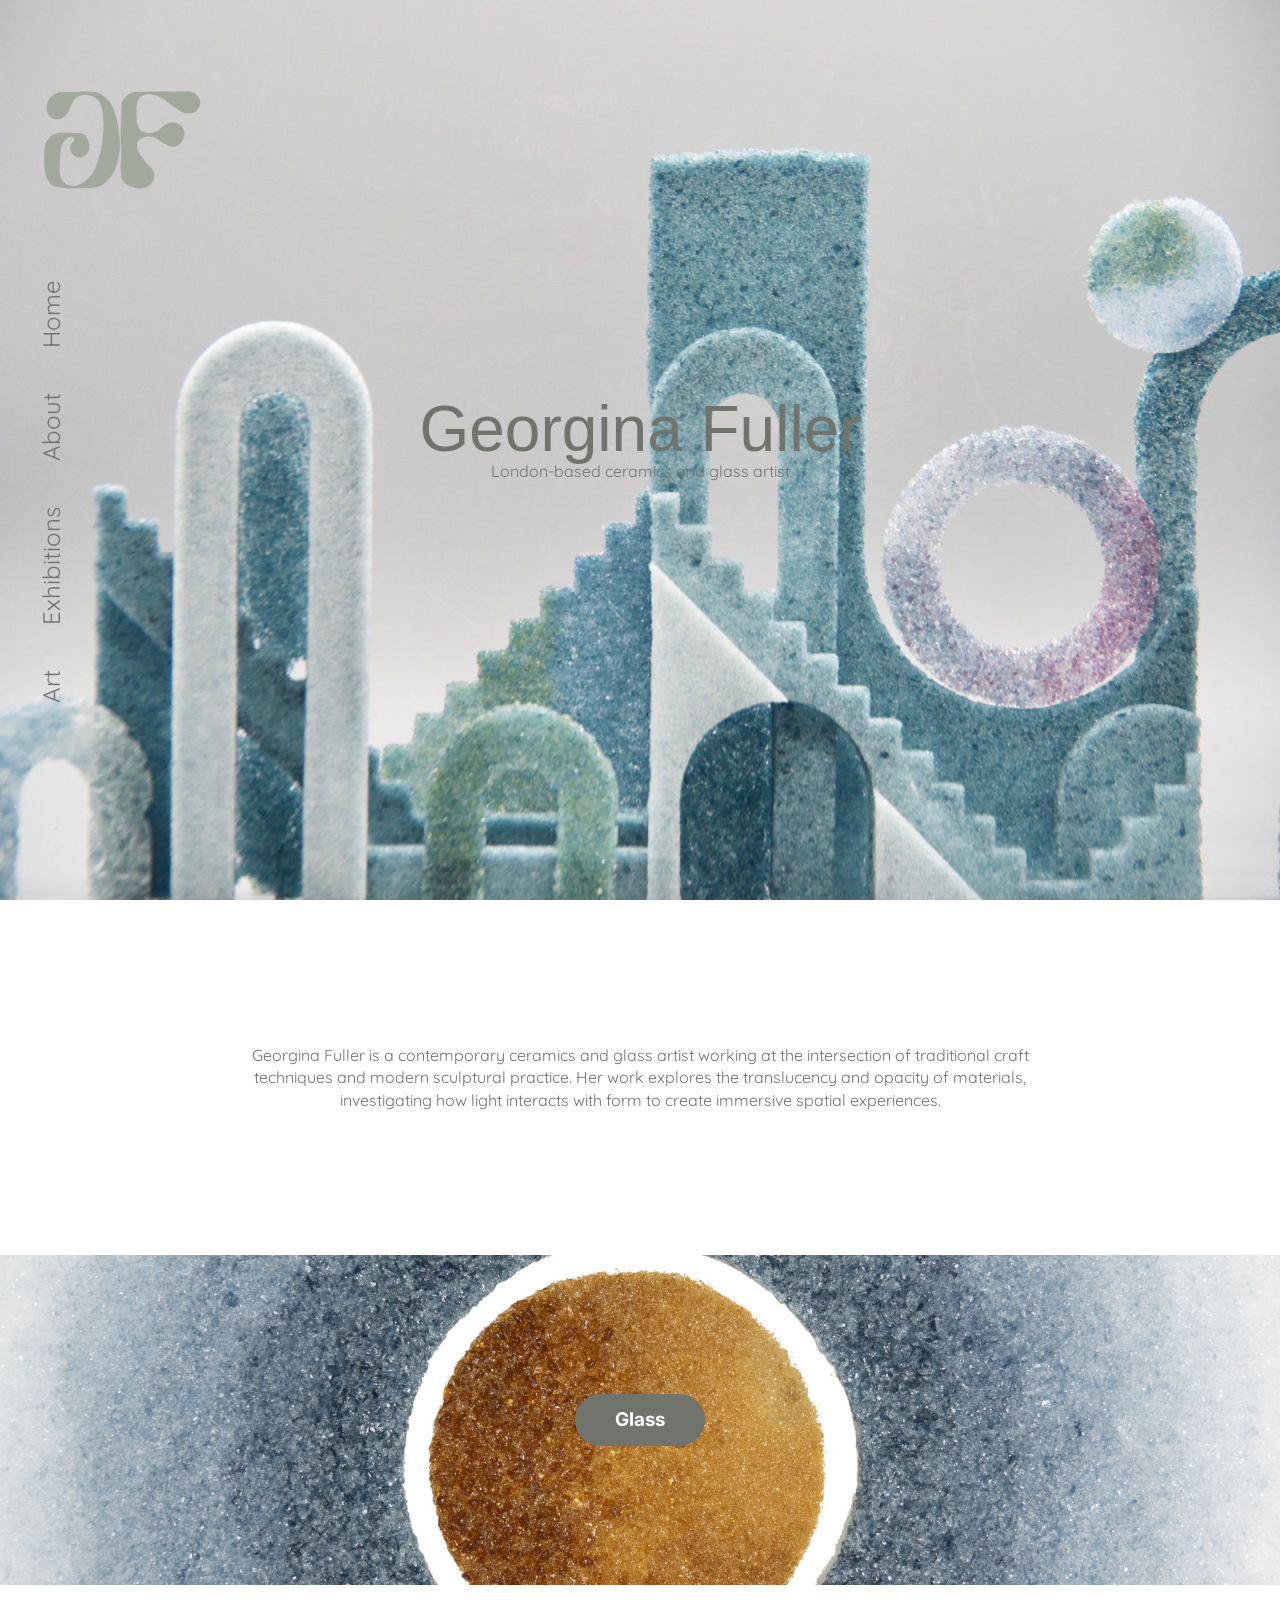
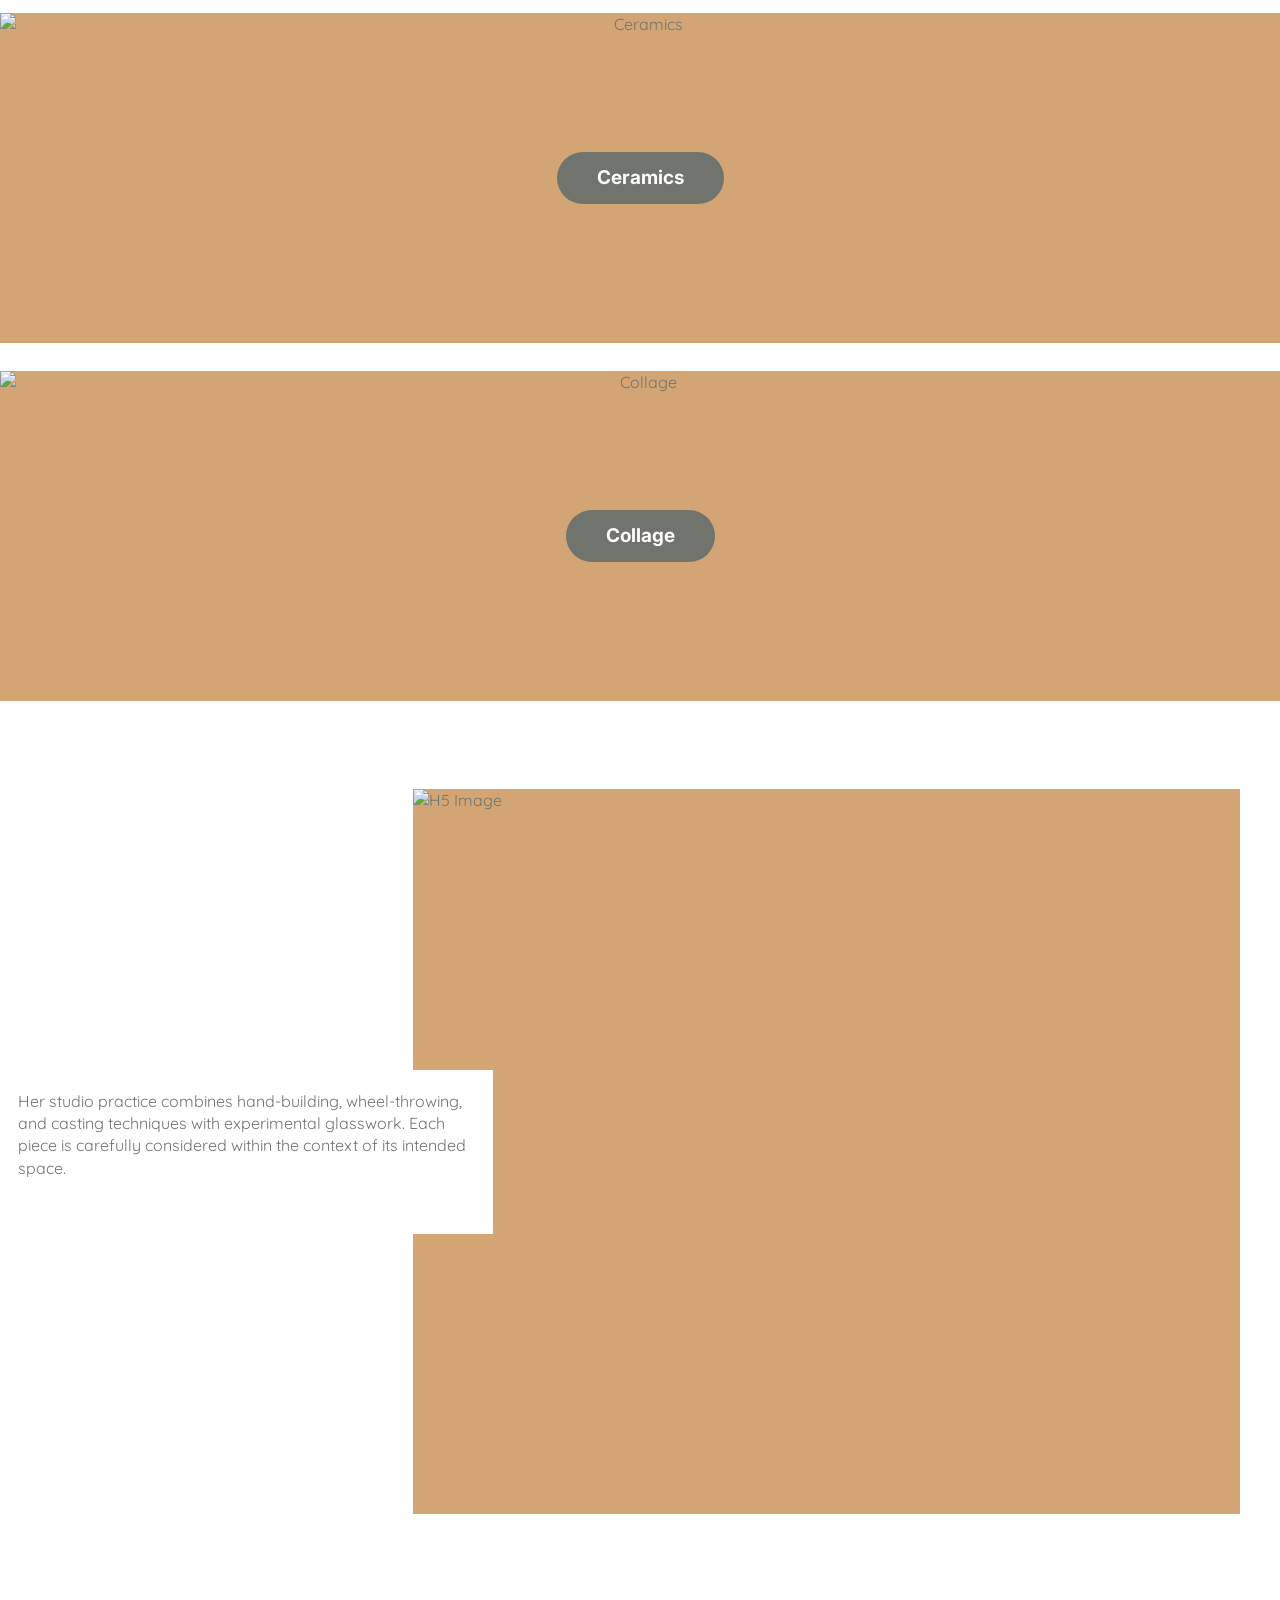
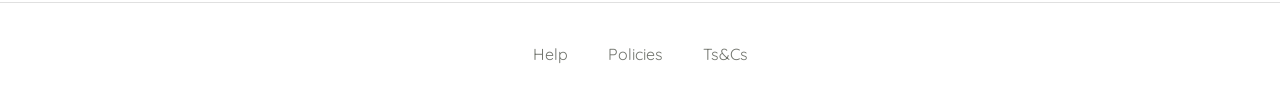
==== commit a40108ea: "Add files via upload" ====
--- a/index.html
+++ b/index.html
@@ -16,18 +16,14 @@
         <nav role="navigation" aria-label="Main navigation">
             <div class="nav-container">
                 <div class="logo">
-                    <svg id="Layer_1" data-name="Layer 1" xmlns="http://www.w3.org/2000/svg" version="1.1" viewBox="0 0 595.28 841.89">
-                        <defs>
-                            <style>
-                                .cls-1 {
-                                    fill: #a3a89c;
-                                    stroke-width: 0px;
-                                }
-                            </style>
-                        </defs>
-                        <path class="cls-1" d="M275.84,377.51c.98.42,4.94,2.22,8.58,6.44,3.3,3.83,4.59,7.64,6.3,12.87,1.03,3.16,2.42,8.08,3.31,15.09.94,7.41,1.98,15.59-.21,25.64-1.01,4.62-2.31,10.33-6.51,16.2-1.77,2.48-5.68,7.8-12.4,10.32-1.44.54-2.61.8-11.16,1.22-15.31.75-19.1.26-20.87,0-6.61-.98-10.26-1.58-13.12-4.88-2.27-2.62-2.94-5.68-3.93-10.21-.97-4.45-.96-7.7-.93-13.67.04-8.6,1-11.28,1.34-12.18.66-1.74,1.8-4.62,4.55-6.88,2.32-1.91,4.69-2.47,6.41-2.89,1.7-.41,3.6-.42,7.34-.44,1.57,0,2.93,0,8.89.22,6.2.22,6.99.29,8.16,1,2.67,1.62,3.77,4.45,4.19,5.53.4,1.02,2.9,7.47-.88,12.22-2.45,3.08-6.89,4.63-10.64,2.89-2.52-1.17-5.02-3.97-5.13-7.45-.02-.48-.09-4.05,1.96-5.73.68-.56,1.37-.72,1.63-1.52.32-.98-.22-2.3-1.04-2.94-1.46-1.14-3.67-.08-4.55.33-3.1,1.48-4.6,4.49-5.27,5.88-1.21,2.51-1.49,4.65-1.89,8-.28,2.3-.21,3-.38,8-.28,8.52-.6,10.2.31,13.3.45,1.54.95,3.2,2.27,4.88,2.8,3.56,6.91,4.16,8.06,4.33,7.01,1.03,12.75-4.16,14.78-5.99,5.79-5.23,7.87-11.49,10.54-19.53,3.2-9.65,3.79-17.45,4.24-23.42.25-3.27.61-10.04-.62-18.42-1.05-7.12-2.37-9.38-3.41-10.76-4.03-5.33-10.21-5.89-11.18-5.96-1.28-.09-6.25-.46-10.11,2.97-1.92,1.71-3.09,3.94-4.04,5.76-1.38,2.64-1.2,3.31-2.26,5.45-.83,1.66-2.76,5.56-6.51,7.32-2.92,1.38-7.59,1.78-10.95-1.22-4.03-3.6-3.82-10.02-2.27-13.98,1.99-5.08,6.54-7.06,8.16-7.77,2.5-1.09,3.85-.92,11.37-1.11,9.74-.25,9.11-.58,14.43-.49,6.79.12,10.25.21,13.46,1.6Z"/>
-                        <path class="cls-1" d="M305.18,377.6c-1.19.55-5.3,2.5-7.49,6.87-.94,1.88-1.04,3.23-1.27,9.39-.42,10.96-.48,15.13-.48,15.13-.16,11.43-.17,11.27-.16,11.78.16,8.28.8,9.38.64,15.92-.13,5.32-.58,5.25-.48,9.55.14,6.15.28,9.92,2.87,13.21,2.14,2.72,4.91,3.8,7.01,4.62,1.87.73,7.05,2.74,12.74.64,1.56-.58,5.24-1.94,7.16-5.73,1.87-3.69.94-7.4.64-8.44-1.01-3.43-2.82-3.79-8.28-10.35-3.94-4.74-4.97-6.92-5.41-7.96-1.19-2.77-2.45-5.71-1.27-8.76,1.37-3.54,5.14-4.87,6.21-5.25,4.22-1.5,8.06-.12,9.71.48,3.66,1.32,3.51,2.6,8.12,5.09,3.99,2.16,7.28,3.94,10.99,3.03,4.42-1.08,6.61-5.3,7.01-6.05.54-1.04,2.49-4.79.96-9.08-1.81-5.03-6.89-6.52-7.48-6.69-4.88-1.34-9.01,1.23-10.35,2.07-1.86,1.16-1.53,1.55-3.98,3.34-2.45,1.8-5.08,3.72-8.76,4.14-.81.09-6.42.65-9.87-3.03-1.18-1.26-1.71-2.59-2.15-3.69-.89-2.25-.95-3.98-1.04-7.62-.22-9.18-.15-11.06.59-13.72.49-1.75.74-2.64,1.49-3.69,2.75-3.87,8.06-4.18,9.23-4.24,3.71-.21,6.44,1.02,9.71,2.55,2.35,1.1,3.98,2.12,10.35,6.69,8.43,6.05,9.97,7.41,13.37,8.12,1.98.41,5.55,1.16,8.92-.8,3.47-2.01,5.98-6.47,5.09-10.83-.82-4.06-4.21-6.17-4.99-6.65-3.27-2.04-6.44-1.77-11.34-1.57-6.19.24-12.38,0-18.58.08-11.18.13-16.76.19-17.16.19-5.98-.12-8.69-.38-12.25,1.25Z"/>
+                   <a class="logo" href="index.html" aria-label="Georgie Fuller — home">
+                    <!-- gf logo mark -->
+                    <svg viewBox="0 0 146.3 89.8" xmlns="http://www.w3.org/2000/svg" aria-hidden="true" fill="#a3a89c">
+                        <path d="M53.1,2.9c1,.4,4.8,2.2,8.3,6.3,3.2,3.7,4.5,7.4,6.1,12.5,1,3.1,2.3,7.8,3.2,14.6.9,7.2,1.9,15.1-.2,24.9-1,4.5-2.2,10-6.3,15.7-1.7,2.4-5.5,7.6-12,10-1.4.5-2.5.8-10.8,1.2-14.9.7-18.5.3-20.3,0-6.4-1-10-1.5-12.7-4.7-2.2-2.5-2.9-5.5-3.8-9.9-.9-4.3-.9-7.5-.9-13.3,0-8.3,1-11,1.3-11.8.6-1.7,1.7-4.5,4.4-6.7,2.3-1.9,4.6-2.4,6.2-2.8,1.7-.4,3.5-.4,7.1-.4,1.5,0,2.8,0,8.6.2,6,.2,6.8.3,7.9,1,2.6,1.6,3.7,4.3,4.1,5.4.4,1,2.8,7.3-.9,11.9-2.4,3-6.7,4.5-10.3,2.8-2.4-1.1-4.9-3.9-5-7.2,0-.5,0-3.9,1.9-5.6.7-.5,1.3-.7,1.6-1.5.3-1-.2-2.2-1-2.9-1.4-1.1-3.6,0-4.4.3-3,1.4-4.5,4.4-5.1,5.7-1.2,2.4-1.4,4.5-1.8,7.8-.3,2.2-.2,2.9-.4,7.8-.3,8.3-.6,9.9.3,12.9.4,1.5.9,3.1,2.2,4.7,2.7,3.5,6.7,4,7.8,4.2,6.8,1,12.4-4,14.3-5.8,5.6-5.1,7.6-11.2,10.2-19,3.1-9.4,3.7-16.9,4.1-22.7.2-3.2.6-9.7-.6-17.9-1-6.9-2.3-9.1-3.3-10.4-3.9-5.2-9.9-5.7-10.9-5.8-1.2,0-6.1-.4-9.8,2.9-1.9,1.7-3,3.8-3.9,5.6-1.3,2.6-1.2,3.2-2.2,5.3-.8,1.6-2.7,5.4-6.3,7.1-2.8,1.3-7.4,1.7-10.6-1.2-3.9-3.5-3.7-9.7-2.2-13.6,1.9-4.9,6.3-6.9,7.9-7.5,2.4-1.1,3.7-.9,11-1.1,9.5-.2,8.8-.6,14-.5,6.6.1,10,.2,13.1,1.6h0Z"/>
+                        <path d="M81.5,2.9c-1.2.5-5.1,2.4-7.3,6.7-.9,1.8-1,3.1-1.2,9.1-.4,10.6-.5,14.7-.5,14.7-.2,11.1-.2,10.9-.2,11.4.2,8,.8,9.1.6,15.5-.1,5.2-.6,5.1-.5,9.3.1,6,.3,9.6,2.8,12.8,2.1,2.6,4.8,3.7,6.8,4.5,1.8.7,6.8,2.7,12.4.6,1.5-.6,5.1-1.9,7-5.6,1.8-3.6.9-7.2.6-8.2-1-3.3-2.7-3.7-8-10-3.8-4.6-4.8-6.7-5.3-7.7-1.2-2.7-2.4-5.5-1.2-8.5,1.3-3.4,5-4.7,6-5.1,4.1-1.5,7.8-.1,9.4.5,3.6,1.3,3.4,2.5,7.9,4.9,3.9,2.1,7.1,3.8,10.7,2.9,4.3-1,6.4-5.1,6.8-5.9.5-1,2.4-4.7.9-8.8-1.8-4.9-6.7-6.3-7.3-6.5-4.7-1.3-8.7,1.2-10,2-1.8,1.1-1.5,1.5-3.9,3.2-2.4,1.7-4.9,3.6-8.5,4-.8,0-6.2.6-9.6-2.9-1.1-1.2-1.7-2.5-2.1-3.6-.9-2.2-.9-3.9-1-7.4-.2-8.9-.1-10.7.6-13.3.5-1.7.7-2.6,1.4-3.6,2.7-3.8,7.8-4.1,9-4.1,3.6-.2,6.3,1,9.4,2.5,2.3,1.1,3.9,2.1,10,6.5,8.2,5.9,9.7,7.2,13,7.9,1.9.4,5.4,1.1,8.7-.8,3.4-2,5.8-6.3,4.9-10.5-.8-3.9-4.1-6-4.8-6.5-3.2-2-6.3-1.7-11-1.5-6,.2-12,0-18,0-10.9.1-16.3.2-16.7.2-5.8-.1-8.4-.4-11.9,1.2h0Z"/>
                     </svg>
+                </a>
+
                 </div>
                 <ul class="nav-links">
                     <li><a href="#home">Home</a></li>
@@ -58,28 +54,28 @@
     <section class="material-sections">
         <!-- Banner 1: H2 Glass + Glass CTA -->
         <div class="material-banner">
-            <img src="https://via.placeholder.com/100%/725" alt="Glass">
+            <img src="https://siennafuller.github.io/Images/glass.jpg" alt="Glass">
             <div class="material-banner-content">
-                <h2>Glass</h2>
-                <a href="#glass" class="cta">Explore Glass</a>
+                
+                <a href="#glass" class="cta">Glass</a>
             </div>
         </div>
 
         <!-- Banner 2: H3 Ceramics + Ceramics CTA -->
         <div class="material-banner">
-            <img src="https://via.placeholder.com/100%/725" alt="Ceramics">
+            <img src="Images/Ceramic.jpg" alt="Ceramics">
             <div class="material-banner-content">
-                <h3>Ceramics</h3>
-                <a href="#ceramics" class="cta">Explore Ceramics</a>
+               
+                <a href="#ceramics" class="cta">Ceramics</a>
             </div>
         </div>
 
         <!-- Banner 3: H3 Collage + Collage CTA -->
         <div class="material-banner">
-            <img src="https://via.placeholder.com/100%/725" alt="Collage">
+            <img src="Images/collage.jpg" alt="Collage">
             <div class="material-banner-content">
-                <h3>Collage</h3>
-                <a href="#collage" class="cta">Explore Collage</a>
+                
+                <a href="#collage" class="cta">Collage</a>
             </div>
         </div>
     </section>
@@ -89,7 +85,7 @@
         <div class="gap-section-wrapper">
             <div class="gap-section-image">
                 <!-- H5 Image placeholder - replace with actual image -->
-                <img src="https://via.placeholder.com/827x725" alt="H5 Image">
+                <img src="Images/Georgie.jpg" alt="H5 Image">
                 <!-- White text box overlaying top 20% of image -->
                 <div class="gap-section-text">
                     <p>
--- a/styles.css
+++ b/styles.css
@@ -1,4 +1,4 @@
- <style>
+
         * {
             margin: 0;
             padding: 0;
@@ -32,6 +32,10 @@
             background-size: cover;
             background-position: top left;
             z-index: 1;
+            background-image: url('https://siennafuller.github.io/Images/H1.jpg') ;
+            background-repeat: no-repeat;
+            background-size: cover;
+            background-position: top left;
         }
 
         /* Navigation - Fixed overlay on hero */
@@ -55,8 +59,8 @@
         }
 
         .logo {
-            width: 100%;
-            height: 300px;
+            width: 50%;
+            height: 200px;
             max-width: 7000px;
             overflow: hidden;
         }
@@ -209,7 +213,7 @@
             font-family: 'Inter', sans-serif;
             font-size: 19px;
             font-weight: 700;
-            border-radius: 4px;
+            border-radius: 28.63px;
             display: inline-block;
             transition: background-color 0.3s ease;
         }
@@ -259,8 +263,8 @@
             background-color: #FFFFFF;
             padding: 20px;
             position: absolute;
-            top: 116px;
-            left: -495px;
+            top: 280.5px;
+            left: -415px;
             z-index: 3;
         }
 
@@ -270,6 +274,7 @@
             font-weight: 400;
             color: #71746D;
             line-height: 140%;
+            text-align: left;
             margin: 0;
         }
 
@@ -356,4 +361,3 @@
                 text-align: center;
             }
         }
-    </style>
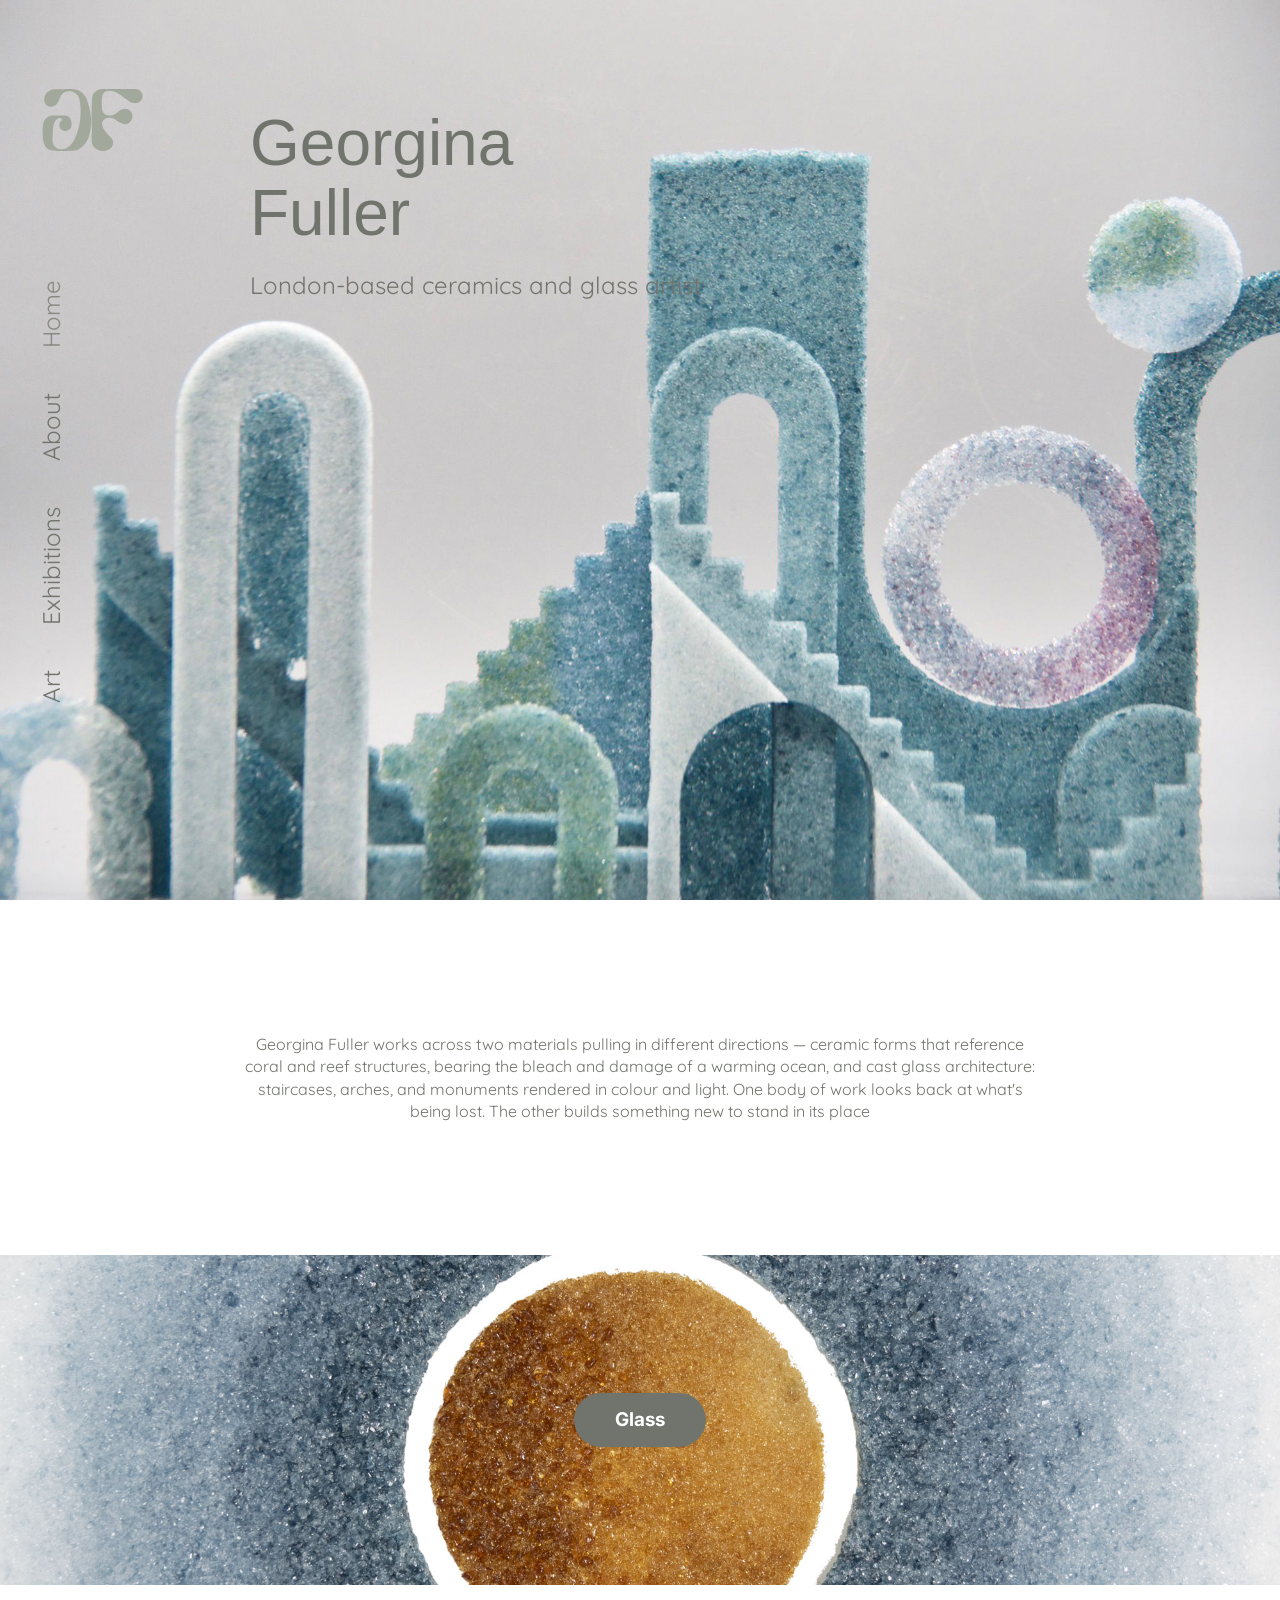
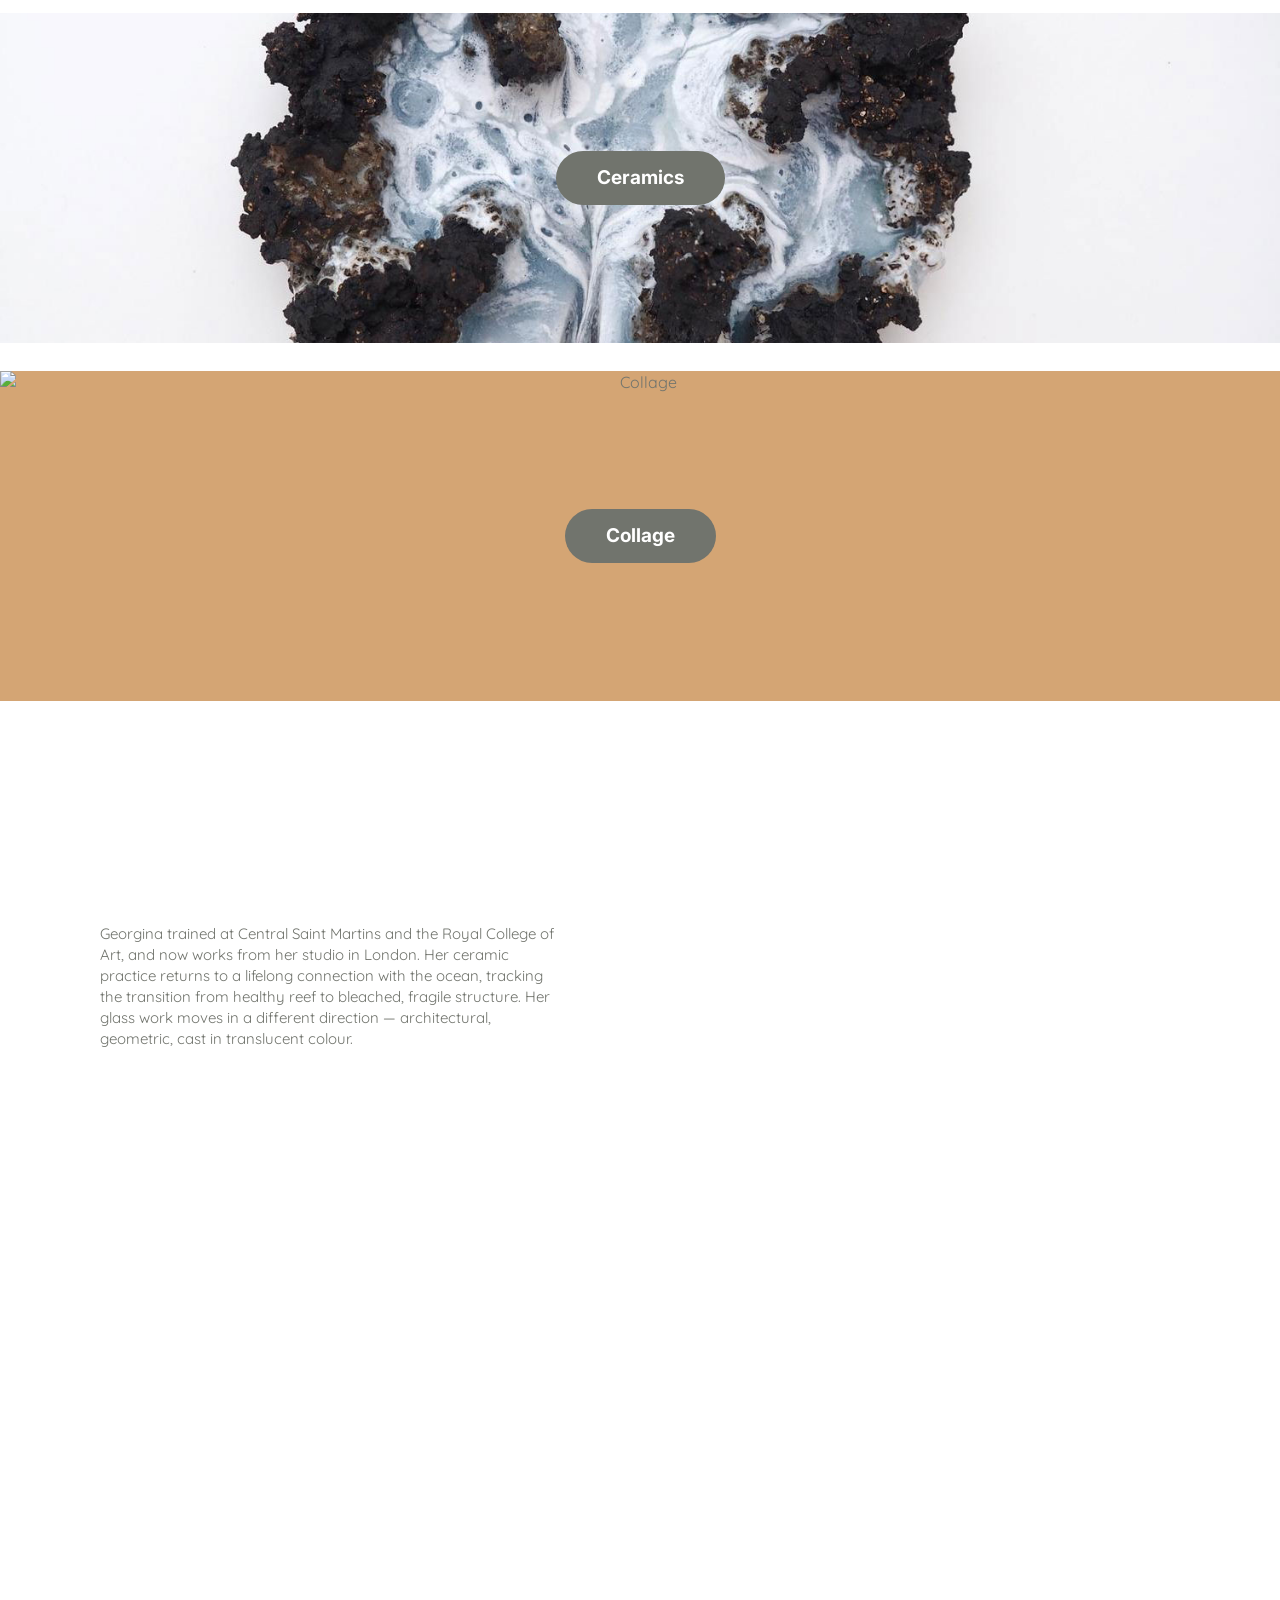
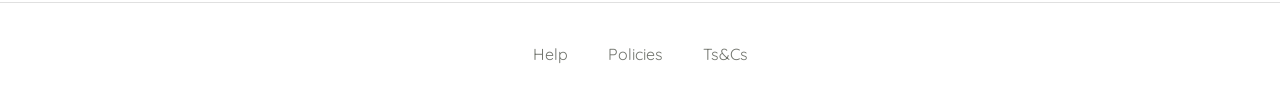
==== commit caefc77e: "Add files via upload" ====
--- a/index.html
+++ b/index.html
@@ -25,19 +25,24 @@
                 </a>
 
                 </div>
-                <ul class="nav-links">
-                    <li><a href="#home">Home</a></li>
-                    <li><a href="#about">About</a></li>
-                    <li><a href="#exhibitions">Exhibitions</a></li>
-                    <li><a href="#art">Art</a></li>
+                <button class="nav-toggle" type="button" aria-label="Toggle navigation" aria-expanded="false" aria-controls="primary-navigation">
+                    <span></span>
+                    <span></span>
+                    <span></span>
+                </button>
+                <ul class="nav-links" id="primary-navigation">
+                    <li><a href="index.html" aria-current="page">Home</a></li>
+                    <li><a href="about.html">About</a></li>
+                    <li><a href="exhibitions.html">Exhibitions</a></li>
+                    <li><a href="art.html">Art</a></li>
                 </ul>
             </div>
         </nav>
 
         <!-- Header overlay on hero -->
         <header role="banner">
-            <h1>Georgina Fuller</h1>
-            <p>London-based ceramics and glass artist</p>
+            <h1>Georgina<br>Fuller</h1>
+            <h2>London-based ceramics and glass artist</h2>
         </header>
     </div>
 
@@ -45,7 +50,7 @@
     <section class="spacer-section">
         <article>
             <p>
-                Georgina Fuller is a contemporary ceramics and glass artist working at the intersection of traditional craft techniques and modern sculptural practice. Her work explores the translucency and opacity of materials, investigating how light interacts with form to create immersive spatial experiences.
+                Georgina Fuller works across two materials pulling in different directions — ceramic forms that reference coral and reef structures, bearing the bleach and damage of a warming ocean, and cast glass architecture: staircases, arches, and monuments rendered in colour and light. One body of work looks back at what's being lost. The other builds something new to stand in its place
             </p>
         </article>
     </section>
@@ -57,7 +62,7 @@
             <img src="https://siennafuller.github.io/Images/glass.jpg" alt="Glass">
             <div class="material-banner-content">
                 
-                <a href="#glass" class="cta">Glass</a>
+                <a href="art.html?category=glass" class="cta">Glass</a>
             </div>
         </div>
 
@@ -66,7 +71,7 @@
             <img src="Images/Ceramic.jpg" alt="Ceramics">
             <div class="material-banner-content">
                
-                <a href="#ceramics" class="cta">Ceramics</a>
+                <a href="art.html?category=ceramics" class="cta">Ceramics</a>
             </div>
         </div>
 
@@ -75,7 +80,7 @@
             <img src="Images/collage.jpg" alt="Collage">
             <div class="material-banner-content">
                 
-                <a href="#collage" class="cta">Collage</a>
+                <a href="art.html?category=collage" class="cta">Collage</a>
             </div>
         </div>
     </section>
@@ -85,11 +90,11 @@
         <div class="gap-section-wrapper">
             <div class="gap-section-image">
                 <!-- H5 Image placeholder - replace with actual image -->
-                <img src="Images/Georgie.jpg" alt="H5 Image">
+                
                 <!-- White text box overlaying top 20% of image -->
                 <div class="gap-section-text">
                     <p>
-                        Her studio practice combines hand-building, wheel-throwing, and casting techniques with experimental glasswork. Each piece is carefully considered within the context of its intended space.
+                        Georgina trained at Central Saint Martins and the Royal College of Art, and now works from her studio in London. Her ceramic practice returns to a lifelong connection with the ocean, tracking the transition from healthy reef to bleached, fragile structure. Her glass work moves in a different direction — architectural, geometric, cast in translucent colour.
                     </p>
                 </div>
             </div>
@@ -106,5 +111,17 @@
             </ul>
         </nav>
     </footer>
+
+    <script>
+        (function () {
+            var nav = document.querySelector('nav[role="navigation"]');
+            var toggle = document.querySelector('.nav-toggle');
+            if (!nav || !toggle) return;
+            toggle.addEventListener('click', function () {
+                var isOpen = nav.classList.toggle('nav-open');
+                toggle.setAttribute('aria-expanded', isOpen ? 'true' : 'false');
+            });
+        })();
+    </script>
 </body>
 </html>
--- a/styles.css
+++ b/styles.css
@@ -28,12 +28,10 @@
             left: 0;
             width: 100%;
             height: 100%;
-            background-color: #D4A574;
-            background-size: cover;
-            background-position: top left;
             z-index: 1;
             background-image: url('https://siennafuller.github.io/Images/H1.jpg') ;
             background-repeat: no-repeat;
+           
             background-size: cover;
             background-position: top left;
         }
@@ -66,8 +64,8 @@
         }
 
         .logo svg {
-            width: 100%;
-            height: 100%;
+            width: 80%;
+            height: 80%;
         }
 
         .nav-links {
@@ -92,17 +90,40 @@
             color: #D4A574;
         }
 
+        .nav-links a[aria-current="page"] {
+            color: #888B84;
+        }
+
+        .nav-toggle {
+            display: none;
+            flex-direction: column;
+            justify-content: center;
+            gap: 5px;
+            width: 28px;
+            height: 22px;
+            background: none;
+            border: none;
+            padding: 0;
+            cursor: pointer;
+            z-index: 11;
+        }
+
+        .nav-toggle span {
+            display: block;
+            width: 100%;
+            height: 3px;
+            background-color: #888B84;
+            border-radius: 2px;
+        }
+
         /* Header - Centered on hero */
         header[role="banner"] {
             position: absolute;
-            top: 0;
-            left: 0;
-            width: 100%;
-            height: 100%;
+            top: 12%;
+            left: 250px;
+            max-width: 40%;
             display: flex;
             flex-direction: column;
-            justify-content: center;
-            align-items: center;
             z-index: 5;
         }
 
@@ -111,15 +132,534 @@
             font-size: 64px;
             font-weight: 400;
             color: #71746D;
+            line-height: 1.1;
+            text-align: left;
             margin-bottom: 20px;
         }
 
-        header[role="banner"] > p {
-            font-family: 'Quicksand', sans-serif;
-            font-size: 16px;
+        header[role="banner"] > h2 {
+            font-family: 'Quicksand', sans-serif;
+            font-size: 24px;
             font-weight: 400;
             color: #71746D;
             line-height: 140%;
+            text-align: left;
+        }
+
+        /* Static (non-hero) nav, used on pages without a full-bleed hero image */
+        nav[role="navigation"].static-nav {
+            position: relative;
+
+
+        
+        }
+
+        /* Exhibitions page — pixel-matched to Figma (1440px frame, 5854px tall) */
+        .exhibitions-page {
+            position: relative;
+            min-height: 660px;
+        }
+
+        .exhibitions-list {
+            position: absolute;
+            top: 195px;
+            left: 71.25%;
+            display: flex;
+            flex-direction: column;
+            gap: 43px;
+        }
+
+        .exhibitions-upcoming {
+            position: absolute;
+            top: -60px;
+            left: 0;
+            font-family: 'Quicksand', sans-serif;
+            font-weight: 400;
+            font-size: 24px;
+            color: #000000;
+            white-space: nowrap;
+        }
+
+        .exhibition-item p {
+            font-family: 'Quicksand', sans-serif;
+            font-weight: 400;
+            font-size: 24px;
+            color: #000000;
+            line-height: 1.4;
+            white-space: nowrap;
+            margin: 0;
+        }
+
+        .exhibitions-heading {
+            position: absolute;
+            top: 280px;
+            left: 178px;
+            font-family: 'Syncopate', sans-serif;
+            font-weight: 400;
+            font-size: 64px;
+            color: #A3A79C;
+            line-height: 1.4;
+            margin: 0;
+        }
+
+        /* Exhibition story sections — all three share the same structure
+           (one full-bleed background + two supporting images + title + text),
+           matching the "Arbors" story's layout exactly. */
+        .exhibition-story {
+            position: relative;
+            width: 1440px;
+            height: 1778px;
+            margin: 0 auto 80px;
+        }
+
+        .exhibitions-page > .exhibition-story:first-of-type {
+            margin-top: 660px;
+        }
+
+        .story-bg {
+            position: absolute;
+            top: 0;
+            left: 0;
+            width: 1440px;
+            height: 1778px;
+            object-fit: cover;
+        }
+
+        .story-thumb {
+            position: absolute;
+            border-radius: 20px;
+            object-fit: cover;
+            z-index: 1;
+        }
+
+        .story-thumb-1 {
+            top: 32px;
+            left: 955px;
+            width: 405px;
+            height: 374px;
+        }
+
+        .story-thumb-2 {
+            top: 433px;
+            left: 960px;
+            width: 400px;
+            height: 533px;
+        }
+
+        .story-title {
+            position: absolute;
+            top: 131px;
+            left: 189px;
+            width: 253px;
+            font-family: 'Quicksand', sans-serif;
+            font-weight: 400;
+            font-size: 24px;
+            line-height: 1.4;
+            color: #000000;
+            margin: 0;
+            z-index: 1;
+        }
+
+        .story-text {
+            position: absolute;
+            top: 416px;
+            left: 192px;
+            width: 531px;
+            font-family: 'Quicksand', sans-serif;
+            font-weight: 300;
+            font-size: 16px;
+            line-height: 1.4;
+            color: #000000;
+            margin: 0;
+            z-index: 1;
+        }
+
+        /* About page */
+        .about-top {
+            position: relative;
+            padding: 40px;
+        }
+
+        nav[role="navigation"].side-nav {
+            position: relative;
+            z-index: 2;
+            width: auto;
+            padding: 0;
+        }
+
+        .about-hero {
+            position: absolute;
+            inset: 0;
+            margin: 8% 15% 0% 20%;
+            height: 573px;
+            z-index: 1;
+        }
+
+        .about-hero-image {
+            position: relative;
+            width: 100%;
+            height: 100%;
+            border-radius: 50px;
+            overflow: hidden;
+        }
+
+        .about-hero-image img {
+            width: 100%;
+            height: 100%;
+            object-fit: cover;
+            display: block;
+        }
+
+        .about-hero-label {
+            position: absolute;
+            left: 4.3%;
+            top: 40.6%;
+            width: 30.9%;
+            height: 12.6%;
+            min-width: 160px;
+            background-color: #D1D7D8;
+            border-radius: 20px;
+            display: flex;
+            align-items: center;
+            justify-content: center;
+            font-family: 'Syncopate', sans-serif;
+            font-size: 48px;
+            font-weight: 400;
+            color: #A3A79C;
+            line-height: 1.4;
+        }
+
+        .about-bio {
+            max-width: 1285px;
+            margin: 0 auto;
+            padding: 16px 40px 60px;
+        }
+
+        .about-bio-text {
+            display: grid;
+            grid-template-columns: 440px 440px;
+            gap: 40px;
+            width: max-content;
+            margin: 0 auto;
+        }
+
+        .about-bio-col p {
+            font-family: 'Quicksand', sans-serif;
+            font-weight: 300;
+            font-size: 16px;
+            line-height: 140%;
+            color: #000000;
+            margin-bottom: 20px;
+        }
+
+        .about-bio-col p:last-child {
+            margin-bottom: 0;
+        }
+
+        /* Sub-page Hero (e.g. Art page) */
+        .hero-wrapper.subhero {
+            height: 838px;
+        }
+
+        .subhero-background {
+            background-image: url('Images/art/hero.jpg');
+            background-position: center;
+        }
+
+        .subhero-header {
+            top: 33%;
+            left: 20%;
+            max-width: 60%;
+        }
+
+        /* Filter pills */
+        .art-filters {
+            display: flex;
+            justify-content: center;
+            flex-wrap: wrap;
+            gap: 24px;
+            padding: 89px 40px 0;
+        }
+
+        .filter-pill {
+            font-family: 'Inter', sans-serif;
+            cursor: pointer;
+        }
+
+        .filter-pill.active {
+            background-color: #FFFFFF;
+            color: #A3A79C;
+            border: 1px solid #A3A79C;
+        }
+
+        /* Artwork grid */
+        .art-grid {
+            display: grid;
+            grid-template-columns: repeat(3, 1fr);
+            gap: 40px;
+            max-width: 1285px;
+            margin: 0 auto;
+            padding: 40px;
+        }
+
+        .art-grid-item {
+            border-radius: 20px;
+            overflow: hidden;
+            aspect-ratio: 401.67 / 370.5;
+        }
+
+        .art-grid-item img {
+            width: 100%;
+            height: 100%;
+            object-fit: cover;
+            display: block;
+        }
+
+        /* Hover-triggered 3D turntable effect on Art grid item 2 */
+        .art-grid-item-sculpture {
+            position: relative;
+        }
+
+        .art-sculpture-static {
+            transition: opacity 0.3s ease;
+        }
+
+        .art-grid-item-sculpture:hover .art-sculpture-static {
+            opacity: 0;
+        }
+
+        .sculpture-turntable {
+            position: absolute;
+            inset: 0;
+            display: flex;
+            align-items: center;
+            justify-content: center;
+            background-color: #f7f6f4;
+            opacity: 0;
+            pointer-events: none;
+            transition: opacity 0.3s ease;
+            perspective: 800px;
+            perspective-origin: 50% 42%;
+        }
+
+        .art-grid-item-sculpture:hover .sculpture-turntable {
+            opacity: 1;
+        }
+
+        .sculpture-shadow {
+            position: absolute;
+            left: 50%;
+            bottom: 6%;
+            width: 55%;
+            height: 6%;
+            background: radial-gradient(ellipse at center, rgba(30, 20, 10, 0.45) 0%, rgba(30, 20, 10, 0) 70%);
+            filter: blur(6px);
+            transform: translateX(-50%);
+        }
+
+        .sculpture-stage {
+            position: relative;
+            width: 74%;
+            height: 74%;
+            transform-style: preserve-3d;
+            animation: art-turntable 8s linear infinite;
+            animation-play-state: paused;
+        }
+
+        .art-grid-item-sculpture:hover .sculpture-stage {
+            animation-play-state: running;
+        }
+
+        .sculpture-stage img {
+            position: absolute;
+            inset: 0;
+            width: 100%;
+            height: 100%;
+            object-fit: contain;
+            backface-visibility: visible;
+        }
+
+        @keyframes art-turntable {
+            from { transform: rotateY(0deg); }
+            to { transform: rotateY(360deg); }
+        }
+
+        /* Item description modal */
+        body.modal-open {
+            overflow: hidden;
+        }
+
+        body.modal-open > *:not(.art-modal-overlay) {
+            opacity: 0.25;
+            transition: opacity 0.3s ease;
+        }
+
+        .art-modal-overlay {
+            position: fixed;
+            inset: 0;
+            display: flex;
+            align-items: center;
+            justify-content: center;
+            background-color: rgba(0, 0, 0, 0.35);
+            opacity: 0;
+            visibility: hidden;
+            transition: opacity 0.3s ease;
+            z-index: 100;
+            padding: 40px;
+        }
+
+        .art-modal-overlay.is-open {
+            opacity: 1;
+            visibility: visible;
+        }
+
+        .art-modal {
+            position: relative;
+            background-color: #FFFFFF;
+            border-radius: 50px;
+            max-width: 1140px;
+            width: 100%;
+            max-height: 90vh;
+            overflow-y: auto;
+            padding: 87px 60px 100px;
+            display: flex;
+            gap: 60px;
+            flex-wrap: wrap;
+        }
+
+        .art-modal-close {
+            position: absolute;
+            top: 30px;
+            right: 40px;
+            background: none;
+            border: none;
+            font-size: 32px;
+            line-height: 1;
+            color: #71746D;
+            cursor: pointer;
+        }
+
+        .art-modal-images {
+            display: flex;
+            flex-direction: column;
+            gap: 0;
+            flex: 1 1 400px;
+        }
+
+        .art-modal-image {
+            flex: 1;
+            border-radius: 20px;
+            overflow: hidden;
+            aspect-ratio: 301 / 387;
+            background-color: #F7F6F4;
+        }
+
+        .art-modal-image img {
+            width: 100%;
+            height: 100%;
+            object-fit: contain;
+            display: block;
+        }
+
+        .art-modal-text {
+            flex: 1 1 400px;
+            display: flex;
+            flex-direction: column;
+        }
+
+        .art-modal-text p {
+            font-family: 'Quicksand', sans-serif;
+            font-weight: 300;
+            font-size: 16px;
+            line-height: 1.4;
+            color: #000000;
+            margin: 0 0 4px;
+        }
+
+        .art-modal-enquire {
+            align-self: flex-start;
+            margin-top: 30px;
+        }
+
+        /* Inquire form modal */
+        .art-enquire-modal {
+            align-items: flex-start;
+        }
+
+        .art-enquire-text {
+            flex: 1 1 400px;
+        }
+
+        .art-enquire-text h2 {
+            font-family: 'Syncopate', sans-serif;
+            font-weight: 400;
+            font-size: 48px;
+            color: #71746D;
+            margin: 0 0 30px;
+            line-height: 1.4;
+        }
+
+        .art-enquire-text p {
+            font-family: 'Quicksand', sans-serif;
+            font-weight: 300;
+            font-size: 16px;
+            line-height: 1.4;
+            color: #000000;
+            margin: 0 0 4px;
+        }
+
+        .art-enquire-form {
+            flex: 1 1 400px;
+            display: flex;
+            flex-direction: column;
+            gap: 20px;
+        }
+
+        .art-enquire-row {
+            display: flex;
+            gap: 20px;
+        }
+
+        .art-enquire-field {
+            flex: 1;
+            display: flex;
+            flex-direction: column;
+            gap: 8px;
+        }
+
+        .art-enquire-field label {
+            font-family: 'Quicksand', sans-serif;
+            font-weight: 300;
+            font-size: 16px;
+            color: #000000;
+        }
+
+        .art-enquire-field input,
+        .art-enquire-field textarea {
+            background-color: #C4D3D5;
+            border: none;
+            border-radius: 20px;
+            padding: 8px 20px;
+            font-family: 'Quicksand', sans-serif;
+            font-size: 16px;
+            color: #000000;
+        }
+
+        .art-enquire-field textarea {
+            resize: vertical;
+            min-height: 150px;
+            border-radius: 20px;
+        }
+
+        .art-enquire-field input:focus,
+        .art-enquire-field textarea:focus {
+            outline: 2px solid #A3A79C;
+            outline-offset: 2px;
+        }
+
+        .art-enquire-submit {
+            align-self: flex-start;
+            border: none;
         }
 
         /* Spacer between hero and material sections */
@@ -214,12 +754,19 @@
             font-size: 19px;
             font-weight: 700;
             border-radius: 28.63px;
+            border: 1px solid transparent;
             display: inline-block;
-            transition: background-color 0.3s ease;
+            transition: background-color 0.3s ease, color 0.3s ease, border-color 0.3s ease;
         }
 
         .cta:hover {
-            background-color: #5a5d59;
+            background-color: #E4D3B3;
+        }
+
+        .cta:active {
+            background-color: #FFFFFF;
+            color: #A3A79C;
+            border: 1px solid #A3A79C;
         }
 
         /* Gap Section after Banner 3 */
@@ -238,39 +785,36 @@
 
         .gap-section-wrapper {
             position: relative;
-            width: 827px;
-            height: 725px;
+            width: 1440px;
+            height: 797.5px;
             margin-left: auto;
             margin-right: 40px;
+           padding-left: 80px;
         }
 
         .gap-section-image {
             width: 100%;
             height: 100%;
-            background-color: #D4A574;
-            position: relative;
-        }
-
-        .gap-section-image img {
-            width: 100%;
-            height: 100%;
-            object-fit: cover;
+            position: relative;
+            background-image: url('Images/Georgie.jpg');
+            background-repeat: no-repeat;
+            background-size: contain;
+            background-position: center;
         }
 
         .gap-section-text {
             width: 495px;
             height: 164px;
-            background-color: #FFFFFF;
             padding: 20px;
             position: absolute;
-            top: 280.5px;
-            left: -415px;
+            top: 150px;
+           
             z-index: 3;
         }
 
         .gap-section-text p {
             font-family: 'Quicksand', sans-serif;
-            font-size: 16px;
+            font-size: 15px;
             font-weight: 400;
             color: #71746D;
             line-height: 140%;
@@ -331,6 +875,19 @@
                 transform: none;
             }
 
+            .nav-toggle {
+                display: none;
+            }
+
+            .material-sections {
+                flex-direction: row;
+                flex-wrap: wrap;
+            }
+
+            .material-banner {
+                width: calc(50% - 14px);
+            }
+
             .gap-section {
                 align-items: center;
             }
@@ -351,13 +908,394 @@
                 position: static;
                 width: 100%;
                 left: auto;
-                margin-top: -82px;
+                margin-top: 20px;
                 margin-bottom: 20px;
             }
 
             footer nav ul {
+                flex-direction: row;
+                flex-wrap: wrap;
+                gap: 20px;
+                text-align: center;
+            }
+
+            .hero-wrapper.subhero {
+                height: 500px;
+            }
+
+            .subhero-header {
+                top: 40%;
+                left: 10%;
+                max-width: 80%;
+            }
+
+            .art-grid {
+                grid-template-columns: repeat(2, 1fr);
+                gap: 24px;
+            }
+
+            .about-top {
+                padding: 20px 40px 0;
+            }
+
+            nav[role="navigation"].side-nav {
+                width: 100%;
+            }
+
+            .about-hero {
+                position: static;
+                margin: 20px 0 0;
+                height: auto;
+                aspect-ratio: 1093 / 573;
+            }
+
+            .about-hero-label {
+                font-size: 32px;
+            }
+
+            .about-bio-text {
+                grid-template-columns: 1fr;
+                width: 100%;
+                max-width: 440px;
+                gap: 24px;
+            }
+
+            .exhibitions-page {
+                min-height: 0;
+            }
+
+            .exhibitions-page nav[role="navigation"] {
+                position: relative;
+                background-color: #FFFFFF;
+            }
+
+            .exhibitions-page {
+                min-height: 0;
+            }
+
+            .exhibitions-list {
+                position: static;
+                padding: 40px;
+                gap: 32px;
+            }
+
+            .exhibitions-upcoming {
+                position: static;
+                display: block;
+                margin: 0 0 20px;
+            }
+
+            .exhibition-item p {
+                font-size: 20px;
+                white-space: normal;
+            }
+
+            .exhibitions-heading {
+                position: static;
+                padding: 0 40px;
+                font-size: 48px;
+            }
+
+            .exhibitions-page {
+                min-height: 0;
+            }
+
+            .exhibition-story {
+                position: relative;
+                width: 100%;
+                height: auto;
+                padding: 30px 20px;
+                margin: 0 0 40px;
+                border-top: 1px solid #E0E0E0;
+            }
+
+            .exhibitions-page > .exhibition-story:first-of-type {
+                margin-top: 0;
+            }
+
+            .story-bg {
+                position: relative;
+                top: auto;
+                left: auto;
+                width: 100%;
+                height: auto;
+                margin-bottom: 16px;
+            }
+
+            .story-thumb {
+                position: relative;
+                top: auto;
+                left: auto;
+                display: inline-block;
+                width: calc(50% - 8px);
+                height: auto;
+                margin: 0 8px 16px 0;
+            }
+
+            .story-title,
+            .story-text {
+                position: relative;
+                top: auto;
+                left: auto;
+                width: 100%;
+                margin-bottom: 16px;
+            }
+        }
+
+        @media (max-width: 425px) {
+            body {
+                font-size: 15px;
+            }
+
+            .art-modal-overlay {
+                padding: 16px;
+            }
+
+            .art-modal {
+                border-radius: 24px;
+                padding: 50px 24px 40px;
+                gap: 30px;
+            }
+
+            .art-modal-images {
+                gap: 0;
+            }
+
+            .art-modal-close {
+                top: 16px;
+                right: 20px;
+            }
+
+            .art-enquire-text h2 {
+                font-size: 32px;
+            }
+
+            .art-enquire-row {
                 flex-direction: column;
-                gap: 15px;
-                text-align: center;
-            }
-        }
+                gap: 20px;
+            }
+
+            .exhibitions-heading {
+                font-size: 32px;
+                padding: 0 20px;
+            }
+
+            .exhibition-story {
+                padding: 24px 20px;
+            }
+
+            nav[role="navigation"] {
+                position: absolute;
+                top: 24px;
+                left: 0;
+                padding: 0 20px;
+                display: block;
+                z-index: 10;
+            }
+
+            .nav-container {
+                width: 100%;
+                display: flex;
+                flex-direction: row;
+                justify-content: space-between;
+                align-items: center;
+                gap: 0;
+            }
+
+            .logo {
+                width: auto;
+                max-width: 80%;
+                height: 50px;
+            }
+
+            .nav-toggle {
+                display: flex;
+            }
+
+            .nav-links {
+                display: none;
+                position: absolute;
+                top: 100%;
+                right: 20px;
+                width: fit-content;
+                flex-direction: column;
+                flex-wrap: nowrap;
+                justify-content: flex-start;
+                align-items: flex-end;
+                gap: 4px;
+                background-color: rgba(255, 255, 255, 0.75);
+                padding: 10px 14px;
+                z-index: 12;
+            }
+
+            nav[role="navigation"].nav-open .nav-links {
+                display: flex;
+            }
+
+            .nav-links a {
+                font-size: 14px;
+                padding: 4px 0;
+            }
+
+            .hero-wrapper {
+                height: 80vh;
+            }
+
+            .hero-background {
+                position: absolute;
+                top: 0;
+                left: 0;
+                width: 100%;
+                height: 100%;
+                background-size: 180%;
+                z-index: 1;
+            }
+
+            .subhero-background {
+                background-size: cover;
+            }
+
+            .material-sections {
+                flex-direction: column;
+                flex-wrap: nowrap;
+            }
+
+            .material-banner {
+                width: 100%;
+            }
+
+            header[role="banner"] {
+                position: absolute;
+                top: 12%;
+                left: 8%;
+                max-width: 45%;
+                padding: 0;
+                margin-top: 0;
+                align-items: flex-start;
+                z-index: 5;
+            }
+
+            h1 {
+                font-size: 24px;
+                line-height: 1.15;
+                text-align: left;
+                margin-bottom: 0;
+                margin-left: 40px;
+            }
+
+            header[role="banner"] > h2 {
+                font-size: 11px;
+                margin-top: 6.6px;
+                text-align: left;
+                margin-left: 40px;
+            }
+
+            .spacer-section {
+                padding: 40px 20px;
+                height: auto;
+            }
+
+            .spacer-section article p {
+                font-size: 13px;
+                max-width: 100%;
+            }
+
+            .material-banner {
+                height: 240px;
+                gap: 20px;
+            }
+
+            .cta {
+                padding: 12px 28px;
+                font-size: 16px;
+            }
+
+            .gap-section {
+                padding: 30px 0 20px;
+                height: auto;
+            }
+
+            .gap-section-wrapper {
+                width: 100%;
+                height: auto;
+                margin: 0 auto;
+            }
+
+            .gap-section-image {
+                height: 520px;
+                min-height: 60vh;
+                background-position: bottom;
+            }
+
+            .gap-section-text {
+                width: calc(100% - 32px);
+                position: static;
+                margin: 20px auto 0;
+                padding: 18px;
+            }
+
+            footer[role="contentinfo"] {
+                padding: 24px 20px;
+            }
+
+            .hero-wrapper.subhero {
+                height: 320px;
+            }
+
+            .subhero-header {
+                top: 40%;
+                left: 8%;
+                max-width: 84%;
+            }
+
+            .subhero-header h1 {
+                margin-bottom: 0;
+            }
+
+            .art-filters {
+                gap: 12px;
+                padding: 30px 20px 0;
+            }
+
+            .filter-pill {
+                padding: 10px 20px;
+                font-size: 14px;
+            }
+
+            .art-grid {
+                grid-template-columns: 1fr;
+                gap: 20px;
+                padding: 20px;
+            }
+
+            .about-top {
+                padding: 20px 20px 0;
+            }
+
+            .about-hero-image {
+                border-radius: 24px;
+            }
+
+            .about-hero-label {
+                font-size: 20px;
+                min-width: 100px;
+                border-radius: 12px;
+            }
+
+            .about-bio {
+                padding: 30px 20px;
+            }
+
+            .about-bio-col p {
+                font-size: 14px;
+            }
+
+            .exhibitions-list {
+                padding: 30px 20px 60px;
+                gap: 24px;
+            }
+
+            .exhibition-item p {
+                font-size: 16px;
+            }
+        }
